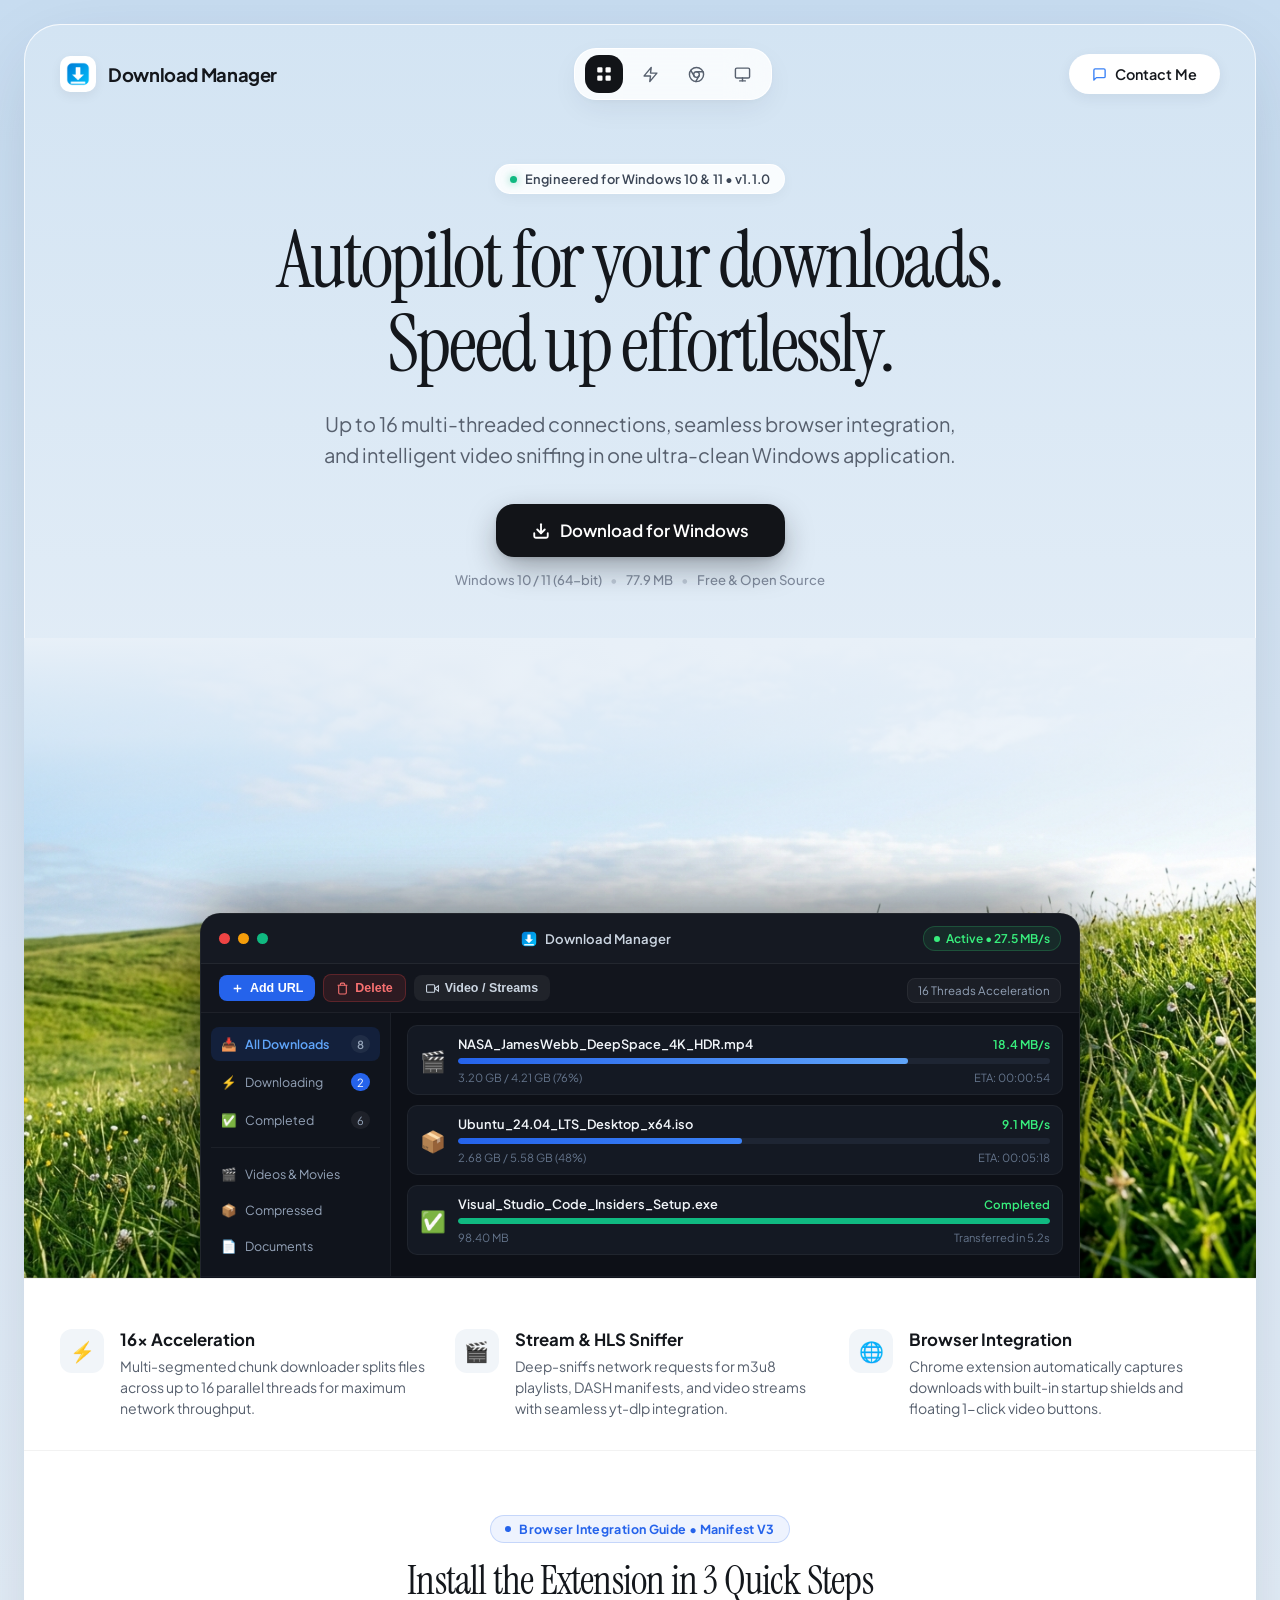
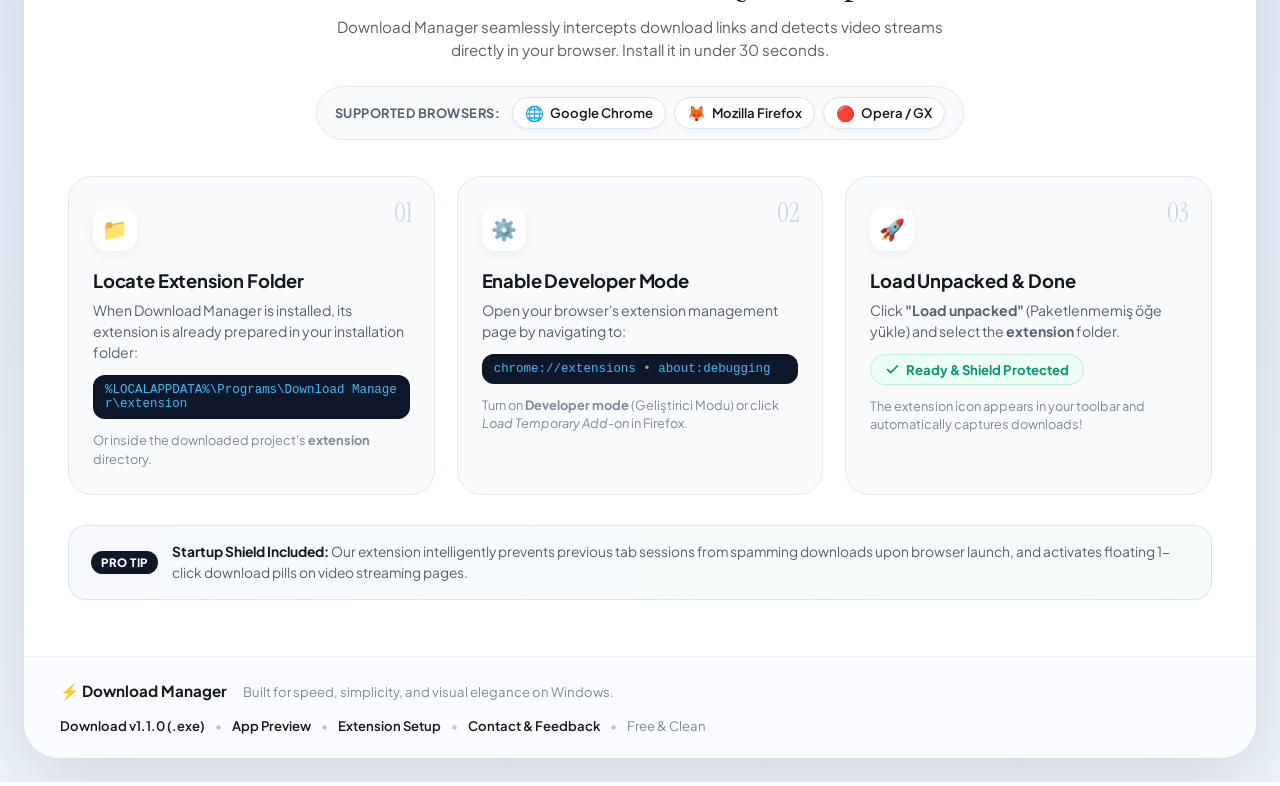
==== website/index.html @ fd373a9e "v1.1.0" ====
<!DOCTYPE html>
<html lang="en">
<head>
  <meta charset="UTF-8" />
  <meta name="viewport" content="width=device-width, initial-scale=1.0" />
  <title>Download Manager for Windows — Ultra-Fast Multi-Threaded Downloader</title>
  <meta name="description" content="Download Manager is a lightning-fast, modern multi-threaded desktop download accelerator and video stream sniffer for Windows 10 and 11." />
  <link rel="icon" type="image/png" href="assets/app_icon.png" />

  <!-- Premium Typography: Instrument Serif + Plus Jakarta Sans -->
  <link rel="preconnect" href="https://fonts.googleapis.com" />
  <link rel="preconnect" href="https://fonts.gstatic.com" crossorigin />
  <link href="https://fonts.googleapis.com/css2?family=Instrument+Serif:ital@0;1&family=Plus+Jakarta+Sans:wght@400;500;600;700&display=swap" rel="stylesheet" />

  <link rel="stylesheet" href="style.css" />
</head>
<body>
  <!-- Outer viewport frame matching the reference aesthetic -->
  <div class="page-canvas">
    
    <!-- Top Floating Header -->
    <header class="site-header">
      <!-- Left: Logo -->
      <a href="#" class="brand-logo" aria-label="Download Manager Home">
        <div class="logo-icon-wrap">
          <img src="assets/app_icon.png" alt="Download Manager Logo" class="brand-icon-img" />
        </div>
        <span class="brand-name">Download Manager</span>
      </a>

      <!-- Center: Dock Island Navigation Capsule -->
      <nav class="center-dock" aria-label="Main Navigation">
        <a href="#preview" class="dock-item dock-app-btn" title="App Overview" aria-label="App Overview">
          <svg width="18" height="18" viewBox="0 0 24 24" fill="currentColor">
            <rect x="3" y="3" width="7" height="7" rx="1.5" />
            <rect x="14" y="3" width="7" height="7" rx="1.5" />
            <rect x="3" y="14" width="7" height="7" rx="1.5" />
            <rect x="14" y="14" width="7" height="7" rx="1.5" />
          </svg>
        </a>
        <a href="#features" class="dock-item" title="Key Features" aria-label="Features">
          <svg width="17" height="17" viewBox="0 0 24 24" fill="none" stroke="currentColor" stroke-width="2" stroke-linecap="round" stroke-linejoin="round">
            <polygon points="13 2 3 14 12 14 11 22 21 10 12 10 13 2" />
          </svg>
        </a>
        <a href="#extension-guide" class="dock-item" title="Browser Integration Guide" aria-label="Browser Integration">
          <svg width="17" height="17" viewBox="0 0 24 24" fill="none" stroke="currentColor" stroke-width="2" stroke-linecap="round" stroke-linejoin="round">
            <circle cx="12" cy="12" r="10" />
            <circle cx="12" cy="12" r="4" />
            <line x1="21.17" y1="8" x2="12" y2="8" />
            <line x1="3.95" y1="6.06" x2="8.54" y2="14" />
            <line x1="10.88" y1="21.94" x2="15.46" y2="14" />
          </svg>
        </a>
        <a href="#features" class="dock-item" title="Multi-Thread Acceleration" aria-label="Speed Engine">
          <svg width="17" height="17" viewBox="0 0 24 24" fill="none" stroke="currentColor" stroke-width="2" stroke-linecap="round" stroke-linejoin="round">
            <rect x="2" y="3" width="20" height="14" rx="2" ry="2" />
            <line x1="8" y1="21" x2="16" y2="21" />
            <line x1="12" y1="17" x2="12" y2="21" />
          </svg>
        </a>
      </nav>

      <!-- Right: Contact / Feedback Action Button -->
      <div class="header-action">
        <button type="button" class="nav-contact-btn" id="navContactBtn" aria-haspopup="dialog" aria-controls="contactModal">
          <svg width="15" height="15" viewBox="0 0 24 24" fill="none" stroke="currentColor" stroke-width="2.2" stroke-linecap="round" stroke-linejoin="round">
            <path d="M21 15a2 2 0 0 1-2 2H7l-4 4V5a2 2 0 0 1 2-2h14a2 2 0 0 1 2 2z"></path>
          </svg>
          <span>Contact Me</span>
        </button>
      </div>
    </header>

    <!-- Main Hero Container -->
    <main class="hero-container">
      
      <!-- Upper Hero Text & Primary CTA -->
      <div class="hero-content">
        <!-- Pill Badge -->
        <div class="hero-badge">
          <span class="badge-dot"></span>
          <span class="badge-text">Engineered for Windows 10 & 11 • v1.1.0</span>
        </div>

        <!-- Editorial Display Title -->
        <h1 class="hero-title">
          Autopilot for your downloads.<br />
          Speed up effortlessly.
        </h1>

        <!-- Short Subtitle -->
        <p class="hero-subtitle">
          Up to 16 multi-threaded connections, seamless browser integration, and intelligent video sniffing in one ultra-clean Windows application.
        </p>

        <!-- Centered Main Download CTA Button -->
        <div class="cta-wrapper">
          <a href="assets/DownloadManagerSetup.exe" class="main-download-btn" id="mainDownloadBtn" download="DownloadManagerSetup.exe">
            <span class="btn-icon">
              <svg width="18" height="18" viewBox="0 0 24 24" fill="none" stroke="currentColor" stroke-width="2.5" stroke-linecap="round" stroke-linejoin="round">
                <path d="M21 15v4a2 2 0 0 1-2 2H5a2 2 0 0 1-2-2v-4" />
                <polyline points="7 10 12 15 17 10" />
                <line x1="12" y1="15" x2="12" y2="3" />
              </svg>
            </span>
            <span class="btn-label">Download for Windows</span>
          </a>
          
          <div class="download-meta">
            <span>Windows 10 / 11 (64-bit)</span>
            <span class="meta-sep">•</span>
            <span>77.9 MB</span>
            <span class="meta-sep">•</span>
            <span>Free & Open Source</span>
          </div>
        </div>
      </div>

      <!-- Lower Preview Stage: App Card nestled in Grassy Hill -->
      <div class="stage-section" id="preview">
        <!-- Scenic Grassy Landscape Background -->
        <div class="landscape-backdrop" style="background-image: url('assets/hero_grass_landscape.jpg');">
          <!-- Soft gradient feather overlay to blend top sky smoothly -->
          <div class="sky-blend-gradient"></div>

          <!-- App Mockup Window rising from the meadow -->
          <div class="app-window-wrapper">
            <div class="app-window-frame">
              
              <!-- Window Titlebar -->
              <div class="window-titlebar">
                <div class="window-controls">
                  <span class="ctrl-dot ctrl-close"></span>
                  <span class="ctrl-dot ctrl-min"></span>
                  <span class="ctrl-dot ctrl-max"></span>
                </div>
                <div class="window-title">
                  <img src="assets/app_icon.png" alt="" class="win-title-icon" />
                  <span>Download Manager</span>
                </div>
                <div class="window-badge-stat">
                  <span class="stat-pulse"></span>
                  <span>Active • 27.5 MB/s</span>
                </div>
              </div>

              <!-- Window Toolbar -->
              <div class="window-toolbar">
                <div class="tb-left">
                  <button class="tb-btn tb-add-btn">
                    <svg width="13" height="13" viewBox="0 0 24 24" fill="none" stroke="currentColor" stroke-width="2.5"><line x1="12" y1="5" x2="12" y2="19"/><line x1="5" y1="12" x2="19" y2="12"/></svg>
                    <span>Add URL</span>
                  </button>
                  <button class="tb-btn tb-del-btn">
                    <svg width="13" height="13" viewBox="0 0 24 24" fill="none" stroke="currentColor" stroke-width="2"><polyline points="3 6 5 6 21 6"/><path d="M19 6v14a2 2 0 0 1-2 2H7a2 2 0 0 1-2-2V6m3 0V4a2 2 0 0 1 2-2h4a2 2 0 0 1 2 2v2"/></svg>
                    <span>Delete</span>
                  </button>
                  <button class="tb-btn tb-media-btn">
                    <svg width="13" height="13" viewBox="0 0 24 24" fill="none" stroke="currentColor" stroke-width="2"><polygon points="23 7 16 12 23 17 23 7"/><rect x="1" y="5" width="15" height="14" rx="2" ry="2"/></svg>
                    <span>Video / Streams</span>
                  </button>
                </div>
                <div class="tb-right">
                  <span class="tb-pill-tag">16 Threads Acceleration</span>
                </div>
              </div>

              <!-- Window Body: Sidebar + Tasks -->
              <div class="window-body">
                <!-- Mini Sidebar -->
                <aside class="win-sidebar">
                  <div class="sidebar-item active">
                    <span class="sb-icon">📥</span>
                    <span class="sb-label">All Downloads</span>
                    <span class="sb-badge">8</span>
                  </div>
                  <div class="sidebar-item">
                    <span class="sb-icon">⚡</span>
                    <span class="sb-label">Downloading</span>
                    <span class="sb-badge highlight">2</span>
                  </div>
                  <div class="sidebar-item">
                    <span class="sb-icon">✅</span>
                    <span class="sb-label">Completed</span>
                    <span class="sb-badge">6</span>
                  </div>
                  <div class="sidebar-sep"></div>
                  <div class="sidebar-item">
                    <span class="sb-icon">🎬</span>
                    <span class="sb-label">Videos & Movies</span>
                  </div>
                  <div class="sidebar-item">
                    <span class="sb-icon">📦</span>
                    <span class="sb-label">Compressed</span>
                  </div>
                  <div class="sidebar-item">
                    <span class="sb-icon">📄</span>
                    <span class="sb-label">Documents</span>
                  </div>
                </aside>

                <!-- Tasks Table / Cards -->
                <section class="win-task-list">
                  
                  <!-- Task 1: Active 4K Video Stream -->
                  <div class="task-card active-task">
                    <div class="task-col-icon">🎬</div>
                    <div class="task-col-info">
                      <div class="task-name-row">
                        <span class="task-title">NASA_JamesWebb_DeepSpace_4K_HDR.mp4</span>
                        <span class="task-speed">18.4 MB/s</span>
                      </div>
                      <div class="progress-bar-wrap">
                        <div class="progress-bar-fill animated-shimmer" style="width: 76%;"></div>
                      </div>
                      <div class="task-meta-row">
                        <span class="task-size">3.20 GB / 4.21 GB (76%)</span>
                        <span class="task-eta">ETA: 00:00:54</span>
                      </div>
                    </div>
                  </div>

                  <!-- Task 2: Active Software Package -->
                  <div class="task-card active-task">
                    <div class="task-col-icon">📦</div>
                    <div class="task-col-info">
                      <div class="task-name-row">
                        <span class="task-title">Ubuntu_24.04_LTS_Desktop_x64.iso</span>
                        <span class="task-speed">9.1 MB/s</span>
                      </div>
                      <div class="progress-bar-wrap">
                        <div class="progress-bar-fill" style="width: 48%;"></div>
                      </div>
                      <div class="task-meta-row">
                        <span class="task-size">2.68 GB / 5.58 GB (48%)</span>
                        <span class="task-eta">ETA: 00:05:18</span>
                      </div>
                    </div>
                  </div>

                  <!-- Task 3: Completed Archive -->
                  <div class="task-card completed-task">
                    <div class="task-col-icon">✅</div>
                    <div class="task-col-info">
                      <div class="task-name-row">
                        <span class="task-title">Visual_Studio_Code_Insiders_Setup.exe</span>
                        <span class="task-status-tag">Completed</span>
                      </div>
                      <div class="progress-bar-wrap">
                        <div class="progress-bar-fill done" style="width: 100%;"></div>
                      </div>
                      <div class="task-meta-row">
                        <span class="task-size">98.40 MB</span>
                        <span class="task-eta">Transferred in 5.2s</span>
                      </div>
                    </div>
                  </div>

                </section>
              </div>

              <!-- Window Statusbar -->
              <div class="window-statusbar">
                <span class="status-indicator-dot"></span>
                <span>WebSocket Engine: Connected (Port 6800) • Extension Linked</span>
              </div>

            </div>
          </div>
        </div>
      </div>

    </main>

    <!-- Interactive Features Strip -->
    <section class="features-strip" id="features">
      <div class="feature-item">
        <div class="feat-icon">⚡</div>
        <div class="feat-content">
          <h3>16x Acceleration</h3>
          <p>Multi-segmented chunk downloader splits files across up to 16 parallel threads for maximum network throughput.</p>
        </div>
      </div>
      <div class="feature-item">
        <div class="feat-icon">🎬</div>
        <div class="feat-content">
          <h3>Stream & HLS Sniffer</h3>
          <p>Deep-sniffs network requests for m3u8 playlists, DASH manifests, and video streams with seamless yt-dlp integration.</p>
        </div>
      </div>
      <div class="feature-item">
        <div class="feat-icon">🌐</div>
        <div class="feat-content">
          <h3>Browser Integration</h3>
          <p>Chrome extension automatically captures downloads with built-in startup shields and floating 1-click video buttons.</p>
        </div>
      </div>
    </section>

    <!-- Browser Extension Tutorial Section -->
    <section class="extension-guide-section" id="extension-guide">
      <div class="guide-header">
        <div class="guide-badge">
          <span class="guide-badge-dot"></span>
          <span>Browser Integration Guide • Manifest V3</span>
        </div>
        <h2 class="guide-title">Install the Extension in 3 Quick Steps</h2>
        <p class="guide-subtitle">
          Download Manager seamlessly intercepts download links and detects video streams directly in your browser. Install it in under 30 seconds.
        </p>

        <!-- Supported Browsers Showcase -->
        <div class="supported-browsers-wrap">
          <span class="supported-label">Supported Browsers:</span>
          <div class="browser-tags">
            <span class="browser-tag"><span class="browser-tag-icon">🌐</span> Google Chrome</span>
            <span class="browser-tag"><span class="browser-tag-icon">🦊</span> Mozilla Firefox</span>
            <span class="browser-tag"><span class="browser-tag-icon">🔴</span> Opera / GX</span>
          </div>
        </div>
      </div>

      <!-- 3-Step Cards Grid -->
      <div class="guide-steps-grid">
        
        <!-- Step 1 -->
        <div class="step-card">
          <div class="step-num-badge">01</div>
          <div class="step-card-body">
            <div class="step-icon-wrap">📁</div>
            <h3>Locate Extension Folder</h3>
            <p>
              When Download Manager is installed, its extension is already prepared in your installation folder:
            </p>
            <div class="step-code-snippet">
              <code>%LOCALAPPDATA%\Programs\Download Manager\extension</code>
            </div>
            <span class="step-hint">Or inside the downloaded project's <strong>extension</strong> directory.</span>
          </div>
        </div>

        <!-- Step 2 -->
        <div class="step-card">
          <div class="step-num-badge">02</div>
          <div class="step-card-body">
            <div class="step-icon-wrap">⚙️</div>
            <h3>Enable Developer Mode</h3>
            <p>
              Open your browser's extension management page by navigating to:
            </p>
            <div class="step-code-snippet">
              <code>chrome://extensions</code> <span>•</span> <code>about:debugging</code>
            </div>
            <span class="step-hint">Turn on <strong>Developer mode</strong> (Geliştirici Modu) or click <em>Load Temporary Add-on</em> in Firefox.</span>
          </div>
        </div>

        <!-- Step 3 -->
        <div class="step-card">
          <div class="step-num-badge">03</div>
          <div class="step-card-body">
            <div class="step-icon-wrap">🚀</div>
            <h3>Load Unpacked & Done</h3>
            <p>
              Click <strong>"Load unpacked"</strong> (Paketlenmemiş öğe yükle) and select the <strong>extension</strong> folder.
            </p>
            <div class="step-pill-ready">
              <svg width="15" height="15" viewBox="0 0 24 24" fill="none" stroke="currentColor" stroke-width="2.5" stroke-linecap="round" stroke-linejoin="round">
                <polyline points="20 6 9 17 4 12"></polyline>
              </svg>
              <span>Ready & Shield Protected</span>
            </div>
            <span class="step-hint">The extension icon appears in your toolbar and automatically captures downloads!</span>
          </div>
        </div>

      </div>

      <!-- Pro-Tip Note Card -->
      <div class="guide-tip-banner">
        <div class="tip-badge">PRO TIP</div>
        <p>
          <strong>Startup Shield Included:</strong> Our extension intelligently prevents previous tab sessions from spamming downloads upon browser launch, and activates floating 1-click download pills on video streaming pages.
        </p>
      </div>

    </section>

    <!-- Clean Minimal Footer -->
    <footer class="site-footer">
      <div class="footer-inner">
        <div class="footer-left">
          <span class="footer-logo">⚡ Download Manager</span>
          <span class="footer-copy">Built for speed, simplicity, and visual elegance on Windows.</span>
        </div>
        <div class="footer-right">
          <a href="assets/DownloadManagerSetup.exe" download="DownloadManagerSetup.exe" class="footer-link">Download v1.1.0 (.exe)</a>
          <span class="footer-sep">•</span>
          <a href="#preview" class="footer-link">App Preview</a>
          <span class="footer-sep">•</span>
          <a href="#extension-guide" class="footer-link">Extension Setup</a>
          <span class="footer-sep">•</span>
          <button type="button" class="footer-link-btn" id="footerContactBtn">Contact & Feedback</button>
          <span class="footer-sep">•</span>
          <span class="footer-note">Free & Clean</span>
        </div>
      </div>
    </footer>

  </div>

  <!-- Contact / Feedback Modal Window -->
  <div class="modal-backdrop" id="contactModal" role="dialog" aria-modal="true" aria-labelledby="modalTitle" hidden>
    <div class="modal-overlay" id="modalOverlay"></div>
    <div class="modal-card">
      
      <!-- Close Button -->
      <button type="button" class="modal-close-btn" id="modalCloseBtn" aria-label="Close Contact Dialog">
        <svg width="18" height="18" viewBox="0 0 24 24" fill="none" stroke="currentColor" stroke-width="2.2" stroke-linecap="round" stroke-linejoin="round">
          <line x1="18" y1="6" x2="6" y2="18"></line>
          <line x1="6" y1="6" x2="18" y2="18"></line>
        </svg>
      </button>

      <!-- Modal Header -->
      <div class="modal-header">
        <div class="modal-tag">
          <span class="modal-tag-dot"></span>
          <span>Feedback & Inquiries</span>
        </div>
        <h2 id="modalTitle" class="modal-title">Get in Touch</h2>
        <p class="modal-desc">
          Have feedback, found an issue, or want to suggest a new feature? Send us a message and we'll review it right away.
        </p>
      </div>

      <!-- Feedback Form -->
      <form id="contactForm" class="contact-form" action="https://formsubmit.co/ajax/samet26burhan2@gmail.com" method="POST">
        <input type="hidden" name="_captcha" value="false" />
        <input type="hidden" name="_template" value="table" />
        <input type="hidden" name="_subject" value="New Feedback - Download Manager" />
        
        <div class="form-row">
          <div class="form-group">
            <label for="contactName">Your Name</label>
            <input type="text" id="contactName" name="name" placeholder="e.g. Samet" required />
          </div>
          <div class="form-group">
            <label for="contactEmail">Email Address</label>
            <input type="email" id="contactEmail" name="email" placeholder="name@example.com" required />
          </div>
        </div>

        <div class="form-group">
          <label>Topic / Category</label>
          <div class="category-pills">
            <label class="category-pill">
              <input type="radio" name="category" value="Feedback" checked />
              <span>💬 Feedback</span>
            </label>
            <label class="category-pill">
              <input type="radio" name="category" value="Feature Request" />
              <span>💡 Feature Request</span>
            </label>
            <label class="category-pill">
              <input type="radio" name="category" value="Bug Report" />
              <span>🐛 Bug Report</span>
            </label>
            <label class="category-pill">
              <input type="radio" name="category" value="General" />
              <span>✨ General</span>
            </label>
          </div>
        </div>

        <div class="form-group">
          <label for="contactMessage">Your Message</label>
          <textarea id="contactMessage" name="message" rows="4" placeholder="Share your experience, suggest ideas, or report what happened..." required></textarea>
        </div>

        <div class="modal-actions">
          <button type="button" class="btn-modal-cancel" id="modalCancelBtn">Cancel</button>
          <button type="submit" class="btn-modal-submit" id="submitFeedbackBtn">
            <span>Send Feedback</span>
            <svg width="15" height="15" viewBox="0 0 24 24" fill="none" stroke="currentColor" stroke-width="2.2" stroke-linecap="round" stroke-linejoin="round">
              <line x1="22" y1="2" x2="11" y2="13"></line>
              <polygon points="22 2 15 22 11 13 2 9 22 2"></polygon>
            </svg>
          </button>
        </div>
      </form>

      <!-- Success State (Shown after submit) -->
      <div id="contactSuccess" class="modal-success" hidden>
        <div class="success-icon-wrap">
          <svg width="34" height="34" viewBox="0 0 24 24" fill="none" stroke="currentColor" stroke-width="2.4" stroke-linecap="round" stroke-linejoin="round">
            <polyline points="20 6 9 17 4 12"></polyline>
          </svg>
        </div>
        <h3>Feedback Received!</h3>
        <p>Thank you for reaching out. Your feedback helps us make Download Manager faster, cleaner, and better.</p>
        <button type="button" class="btn-modal-submit btn-modal-done" id="modalDoneBtn">Done</button>
      </div>

    </div>
  </div>

  <!-- Toast Notification -->
  <div class="download-toast" id="downloadToast">
    <span class="toast-icon">🚀</span>
    <div class="toast-body">
      <strong>Download Starting...</strong>
      <span>DownloadManagerSetup.exe (77.9 MB) is downloading.</span>
    </div>
  </div>

  <script src="app.js"></script>
</body>
</html>
---- website/style.css ----
/* ==========================================================================
   Download Manager — Modern Editorial Aesthetic Stylesheet
   Designed to match the airy daylight & grassy hill landscape reference
   ========================================================================== */

/* --- 1. Design Tokens & Reset --- */
:root {
  --font-serif: 'Instrument Serif', Georgia, serif;
  --font-sans: 'Plus Jakarta Sans', -apple-system, BlinkMacSystemFont, 'Segoe UI', Roboto, sans-serif;
  
  --sky-top: #cfdff1;
  --sky-mid: #e3edf7;
  --sky-bottom: #f2f7fc;
  
  --text-main: #14171c;
  --text-muted: #57606e;
  --text-light: #7e899b;

  --btn-dark: #121418;
  --btn-dark-hover: #1e2229;
  
  --pill-bg: rgba(255, 255, 255, 0.82);
  --pill-border: rgba(255, 255, 255, 0.95);
  --pill-shadow: 0 10px 30px -5px rgba(28, 43, 65, 0.08), 0 2px 6px rgba(0, 0, 0, 0.03);

  --accent-blue: #2563eb;
  --accent-green: #10b981;
  --accent-glow: rgba(37, 99, 235, 0.25);
  
  --app-bg: #0f131a;
  --app-card: #181d26;
  --app-border: rgba(255, 255, 255, 0.08);
}

*, *::before, *::after {
  box-sizing: border-box;
  margin: 0;
  padding: 0;
}

html {
  scroll-behavior: smooth;
  font-size: 16px;
  -webkit-font-smoothing: antialiased;
  -moz-osx-font-smoothing: grayscale;
}

body {
  font-family: var(--font-sans);
  color: var(--text-main);
  background: linear-gradient(180deg, #c7dcf0 0%, #dbe8f5 40%, #edf3f9 100%);
  min-height: 100vh;
  display: flex;
  justify-content: center;
  align-items: center;
  padding: 24px;
}

/* --- 2. Main Canvas Enclosure (Frame matching reference) --- */
.page-canvas {
  width: 100%;
  max-width: 1400px;
  background: linear-gradient(180deg, #d3e4f3 0%, #e8f0f8 40%, #f4f8fb 70%, #ffffff 100%);
  border-radius: 36px;
  box-shadow: 0 25px 80px -15px rgba(20, 38, 66, 0.18), 0 0 0 1px rgba(255, 255, 255, 0.8) inset;
  position: relative;
  overflow: hidden;
  display: flex;
  flex-direction: column;
}

/* --- 3. Top Floating Navigation Header --- */
.site-header {
  display: flex;
  align-items: center;
  justify-content: space-between;
  padding: 24px 36px;
  position: relative;
  z-index: 20;
}

.brand-logo {
  display: flex;
  align-items: center;
  gap: 12px;
  text-decoration: none;
  color: var(--text-main);
  font-weight: 700;
  font-size: 1.15rem;
  letter-spacing: -0.02em;
  transition: opacity 0.2s ease;
}

.brand-logo:hover {
  opacity: 0.85;
}

.logo-icon-wrap {
  width: 36px;
  height: 36px;
  border-radius: 10px;
  background: #ffffff;
  box-shadow: 0 4px 12px rgba(0, 0, 0, 0.06);
  display: flex;
  align-items: center;
  justify-content: center;
  padding: 6px;
}

.brand-icon-img {
  width: 100%;
  height: 100%;
  object-fit: contain;
}

/* Center Dock Island Capsule */
.center-dock {
  display: flex;
  align-items: center;
  gap: 8px;
  background: var(--pill-bg);
  backdrop-filter: blur(20px);
  -webkit-backdrop-filter: blur(20px);
  border: 1px solid var(--pill-border);
  box-shadow: var(--pill-shadow);
  padding: 6px 10px;
  border-radius: 22px;
}

.dock-item {
  width: 38px;
  height: 38px;
  display: flex;
  align-items: center;
  justify-content: center;
  border-radius: 14px;
  color: var(--text-muted);
  text-decoration: none;
  transition: all 0.2s ease;
}

.dock-item:hover {
  color: var(--text-main);
  background: rgba(0, 0, 0, 0.05);
  transform: translateY(-1px);
}

.dock-app-btn {
  background: var(--btn-dark);
  color: #ffffff !important;
}

.dock-app-btn:hover {
  background: var(--btn-dark-hover);
  color: #ffffff !important;
}

/* Right Navigation Button */
.nav-contact-btn,
.nav-download-btn {
  display: inline-flex;
  align-items: center;
  gap: 8px;
  background: #ffffff;
  color: var(--text-main);
  font-family: inherit;
  font-size: 0.9rem;
  font-weight: 600;
  padding: 10px 22px;
  border-radius: 999px;
  text-decoration: none;
  border: 1px solid rgba(255, 255, 255, 0.95);
  box-shadow: 0 4px 14px rgba(28, 43, 65, 0.07);
  cursor: pointer;
  transition: all 0.22s cubic-bezier(0.16, 1, 0.3, 1);
}

.nav-contact-btn:hover,
.nav-download-btn:hover {
  transform: translateY(-2px);
  box-shadow: 0 8px 22px rgba(28, 43, 65, 0.12);
  background: #ffffff;
  border-color: rgba(200, 220, 240, 0.9);
}

.nav-contact-btn:active,
.nav-download-btn:active {
  transform: translateY(0);
}

.nav-contact-btn svg {
  color: #3b82f6;
  transition: transform 0.2s ease;
}

.nav-contact-btn:hover svg {
  transform: scale(1.1);
}

/* --- 4. Hero Section --- */
.hero-container {
  display: flex;
  flex-direction: column;
  align-items: center;
  text-align: center;
  position: relative;
  width: 100%;
}

.hero-content {
  max-width: 900px;
  padding: 40px 24px 20px 24px;
  display: flex;
  flex-direction: column;
  align-items: center;
  z-index: 10;
}

.hero-badge {
  display: inline-flex;
  align-items: center;
  gap: 8px;
  background: rgba(255, 255, 255, 0.85);
  border: 1px solid rgba(255, 255, 255, 0.95);
  padding: 6px 14px;
  border-radius: 30px;
  font-size: 0.8rem;
  font-weight: 600;
  color: #3b4555;
  box-shadow: 0 4px 14px rgba(0, 0, 0, 0.04);
  margin-bottom: 24px;
  letter-spacing: 0.01em;
}

.badge-dot {
  width: 7px;
  height: 7px;
  background: var(--accent-green);
  border-radius: 50%;
  box-shadow: 0 0 8px rgba(16, 185, 129, 0.6);
  animation: pulseDot 2s infinite ease-in-out;
}

@keyframes pulseDot {
  0%, 100% { transform: scale(1); opacity: 1; }
  50% { transform: scale(1.3); opacity: 0.7; }
}

.hero-title {
  font-family: var(--font-serif);
  font-size: clamp(3rem, 6.2vw, 5.2rem);
  font-weight: 400;
  line-height: 1.06;
  letter-spacing: -0.03em;
  color: var(--text-main);
  margin-bottom: 22px;
}

.hero-subtitle {
  font-size: clamp(1.05rem, 1.8vw, 1.25rem);
  color: var(--text-muted);
  max-width: 660px;
  line-height: 1.55;
  margin-bottom: 34px;
  font-weight: 400;
}

/* Center Download CTA */
.cta-wrapper {
  display: flex;
  flex-direction: column;
  align-items: center;
  gap: 14px;
  margin-bottom: 20px;
}

.main-download-btn {
  display: inline-flex;
  align-items: center;
  justify-content: center;
  gap: 10px;
  background: var(--btn-dark);
  color: #ffffff;
  text-decoration: none;
  font-size: 1.05rem;
  font-weight: 600;
  padding: 16px 36px;
  border-radius: 18px;
  box-shadow: 0 12px 32px -4px rgba(18, 20, 24, 0.4), 0 2px 4px rgba(0, 0, 0, 0.1);
  transition: all 0.25s cubic-bezier(0.16, 1, 0.3, 1);
  position: relative;
  overflow: hidden;
}

.main-download-btn::after {
  content: '';
  position: absolute;
  top: 0;
  left: -100%;
  width: 100%;
  height: 100%;
  background: linear-gradient(90deg, transparent, rgba(255, 255, 255, 0.15), transparent);
  transition: left 0.6s ease;
}

.main-download-btn:hover {
  background: var(--btn-dark-hover);
  transform: translateY(-3px) scale(1.02);
  box-shadow: 0 18px 40px -4px rgba(18, 20, 24, 0.5);
}

.main-download-btn:hover::after {
  left: 100%;
}

.main-download-btn:active {
  transform: translateY(-1px) scale(0.99);
}

.btn-icon {
  display: flex;
  align-items: center;
  justify-content: center;
  transition: transform 0.2s ease;
}

.main-download-btn:hover .btn-icon {
  transform: translateY(2px);
}

.download-meta {
  display: flex;
  align-items: center;
  gap: 8px;
  font-size: 0.82rem;
  color: var(--text-light);
  font-weight: 500;
}

.meta-sep {
  opacity: 0.4;
}

/* --- 5. Scenic Grassy Hill Stage & App Window --- */
.stage-section {
  width: 100%;
  position: relative;
  margin-top: 10px;
}

.landscape-backdrop {
  width: 100%;
  min-height: 640px;
  background-size: cover;
  background-position: center bottom;
  background-repeat: no-repeat;
  position: relative;
  display: flex;
  justify-content: center;
  align-items: flex-end;
  padding: 0 24px 0 24px;
}

/* Sky blending gradient so the backdrop melts into the upper hero */
.sky-blend-gradient {
  position: absolute;
  top: 0;
  left: 0;
  right: 0;
  height: 220px;
  background: linear-gradient(180deg, rgba(232, 240, 248, 1) 0%, rgba(232, 240, 248, 0.75) 45%, rgba(232, 240, 248, 0) 100%);
  pointer-events: none;
  z-index: 1;
}

/* App Window Container emerging from the grassy hill */
.app-window-wrapper {
  position: relative;
  z-index: 5;
  width: 100%;
  max-width: 880px;
  transform: translateY(30px);
  transition: transform 0.4s cubic-bezier(0.16, 1, 0.3, 1);
  animation: gentleFloat 7s ease-in-out infinite;
}

@keyframes gentleFloat {
  0%, 100% { transform: translateY(30px); }
  50% { transform: translateY(18px); }
}

.app-window-frame {
  background: var(--app-bg);
  border-radius: 20px 20px 0 0;
  border: 1px solid var(--app-border);
  border-bottom: none;
  box-shadow: 0 -20px 60px -10px rgba(0, 0, 0, 0.35), 0 35px 90px rgba(0, 0, 0, 0.45);
  overflow: hidden;
  color: #e2e8f0;
}


/* Window Titlebar */
.window-titlebar {
  background: #151922;
  padding: 12px 18px;
  display: flex;
  align-items: center;
  justify-content: space-between;
  border-bottom: 1px solid rgba(255, 255, 255, 0.06);
}

.window-controls {
  display: flex;
  align-items: center;
  gap: 8px;
}

.ctrl-dot {
  width: 11px;
  height: 11px;
  border-radius: 50%;
}

.ctrl-close { background: #ef4444; }
.ctrl-min { background: #f59e0b; }
.ctrl-max { background: #10b981; }

.window-title {
  display: flex;
  align-items: center;
  gap: 8px;
  font-size: 0.82rem;
  font-weight: 600;
  color: #cbd5e1;
}

.win-title-icon {
  width: 16px;
  height: 16px;
}

.window-badge-stat {
  display: flex;
  align-items: center;
  gap: 6px;
  font-size: 0.75rem;
  color: #38ef7d;
  font-weight: 600;
  background: rgba(56, 239, 125, 0.08);
  padding: 4px 10px;
  border-radius: 12px;
  border: 1px solid rgba(56, 239, 125, 0.2);
}

.stat-pulse {
  width: 6px;
  height: 6px;
  background: #38ef7d;
  border-radius: 50%;
  animation: pulseDot 1.5s infinite;
}

/* Window Toolbar */
.window-toolbar {
  background: #12151d;
  padding: 10px 18px;
  display: flex;
  align-items: center;
  justify-content: space-between;
  border-bottom: 1px solid rgba(255, 255, 255, 0.05);
}

.tb-left {
  display: flex;
  align-items: center;
  gap: 8px;
}

.tb-btn {
  display: inline-flex;
  align-items: center;
  gap: 6px;
  padding: 6px 12px;
  border-radius: 8px;
  font-size: 0.78rem;
  font-weight: 600;
  cursor: pointer;
  border: none;
  transition: all 0.15s ease;
}

.tb-add-btn {
  background: var(--accent-blue);
  color: #ffffff;
}

.tb-add-btn:hover {
  background: #1d4ed8;
}

.tb-del-btn {
  background: rgba(239, 68, 68, 0.12);
  color: #f87171;
  border: 1px solid rgba(239, 68, 68, 0.25);
}

.tb-media-btn {
  background: rgba(255, 255, 255, 0.06);
  color: #cbd5e1;
}

.tb-pill-tag {
  font-size: 0.72rem;
  color: #94a3b8;
  background: rgba(255, 255, 255, 0.04);
  padding: 4px 10px;
  border-radius: 8px;
  border: 1px solid rgba(255, 255, 255, 0.06);
}

/* Window Body */
.window-body {
  display: flex;
  min-height: 240px;
  background: #0d1017;
}

.win-sidebar {
  width: 190px;
  background: #10141c;
  padding: 14px 10px;
  border-right: 1px solid rgba(255, 255, 255, 0.05);
  display: flex;
  flex-direction: column;
  gap: 4px;
}

.sidebar-item {
  display: flex;
  align-items: center;
  gap: 8px;
  padding: 8px 10px;
  border-radius: 8px;
  font-size: 0.78rem;
  color: #94a3b8;
  cursor: pointer;
  transition: all 0.15s ease;
}

.sidebar-item:hover {
  background: rgba(255, 255, 255, 0.04);
  color: #e2e8f0;
}

.sidebar-item.active {
  background: rgba(37, 99, 235, 0.15);
  color: #60a5fa;
  font-weight: 600;
}

.sb-badge {
  margin-left: auto;
  font-size: 0.7rem;
  padding: 2px 6px;
  border-radius: 10px;
  background: rgba(255, 255, 255, 0.06);
  color: #94a3b8;
}

.sb-badge.highlight {
  background: var(--accent-blue);
  color: #ffffff;
}

.sidebar-sep {
  height: 1px;
  background: rgba(255, 255, 255, 0.05);
  margin: 6px 0;
}

/* Tasks List */
.win-task-list {
  flex: 1;
  padding: 12px 16px;
  display: flex;
  flex-direction: column;
  gap: 10px;
}

.task-card {
  background: #141923;
  border: 1px solid rgba(255, 255, 255, 0.05);
  border-radius: 10px;
  padding: 10px 12px;
  display: flex;
  align-items: center;
  gap: 12px;
}

.task-col-icon {
  font-size: 1.3rem;
}

.task-col-info {
  flex: 1;
  display: flex;
  flex-direction: column;
  gap: 6px;
}

.task-name-row {
  display: flex;
  align-items: center;
  justify-content: space-between;
}

.task-title {
  font-size: 0.8rem;
  font-weight: 600;
  color: #f1f5f9;
  white-space: nowrap;
  overflow: hidden;
  text-overflow: ellipsis;
  max-width: 320px;
}

.task-speed {
  font-size: 0.75rem;
  font-weight: 600;
  color: #38ef7d;
}

.task-status-tag {
  font-size: 0.72rem;
  font-weight: 600;
  color: #38ef7d;
}

.progress-bar-wrap {
  width: 100%;
  height: 6px;
  background: #1e2533;
  border-radius: 4px;
  overflow: hidden;
  position: relative;
}

.progress-bar-fill {
  height: 100%;
  background: linear-gradient(90deg, #2563eb, #3b82f6);
  border-radius: 4px;
  transition: width 0.3s ease;
}

.progress-bar-fill.done {
  background: #10b981;
}

.animated-shimmer {
  background: linear-gradient(90deg, #2563eb 0%, #60a5fa 50%, #2563eb 100%);
  background-size: 200% 100%;
  animation: shimmerProgress 2s linear infinite;
}

@keyframes shimmerProgress {
  0% { background-position: 100% 0; }
  100% { background-position: -100% 0; }
}

.task-meta-row {
  display: flex;
  align-items: center;
  justify-content: space-between;
  font-size: 0.7rem;
  color: #64748b;
}

/* Statusbar */
.window-statusbar {
  background: #10141d;
  padding: 8px 16px;
  display: flex;
  align-items: center;
  gap: 8px;
  font-size: 0.72rem;
  color: #94a3b8;
  border-top: 1px solid rgba(255, 255, 255, 0.04);
}

.status-indicator-dot {
  width: 6px;
  height: 6px;
  border-radius: 50%;
  background: #38ef7d;
}

/* --- 6. Features Strip --- */
.features-strip {
  display: grid;
  grid-template-columns: repeat(3, 1fr);
  gap: 24px;
  padding: 50px 36px 30px 36px;
  background: #ffffff;
  border-top: 1px solid rgba(0, 0, 0, 0.05);
  position: relative;
  z-index: 10;
}

.feature-item {
  display: flex;
  gap: 16px;
  align-items: flex-start;
}

.feat-icon {
  width: 44px;
  height: 44px;
  background: #f1f5f9;
  border-radius: 12px;
  display: flex;
  align-items: center;
  justify-content: center;
  font-size: 1.25rem;
  flex-shrink: 0;
}

.feat-content h3 {
  font-size: 1.05rem;
  font-weight: 700;
  color: var(--text-main);
  margin-bottom: 6px;
}

.feat-content p {
  font-size: 0.88rem;
  color: var(--text-muted);
  line-height: 1.5;
}

/* --- 6.5. Browser Extension Tutorial Section --- */
.extension-guide-section {
  background: #ffffff;
  border-top: 1px solid rgba(0, 0, 0, 0.05);
  padding: 64px 44px 56px 44px;
  position: relative;
  z-index: 15;
}

.guide-header {
  display: flex;
  flex-direction: column;
  align-items: center;
  text-align: center;
  max-width: 800px;
  margin: 0 auto 36px auto;
}

.guide-badge {
  display: inline-flex;
  align-items: center;
  gap: 8px;
  background: rgba(37, 99, 235, 0.08);
  border: 1px solid rgba(37, 99, 235, 0.2);
  color: #2563eb;
  padding: 5px 14px;
  border-radius: 999px;
  font-size: 0.78rem;
  font-weight: 700;
  letter-spacing: 0.03em;
  margin-bottom: 14px;
}

.guide-badge-dot {
  width: 6px;
  height: 6px;
  border-radius: 50%;
  background: #2563eb;
  animation: pulseDot 2s infinite ease-in-out;
}

.guide-title {
  font-family: 'Instrument Serif', Georgia, serif;
  font-size: 2.5rem;
  font-weight: 400;
  color: var(--text-main);
  letter-spacing: -0.02em;
  line-height: 1.15;
  margin-bottom: 12px;
}

.guide-subtitle {
  font-size: 0.95rem;
  color: var(--text-muted);
  line-height: 1.55;
  max-width: 640px;
  margin-bottom: 24px;
}

/* Supported Browsers Showcase */
.supported-browsers-wrap {
  display: flex;
  align-items: center;
  justify-content: center;
  gap: 12px;
  flex-wrap: wrap;
  background: #f8fafc;
  border: 1px solid #e2e8f0;
  padding: 10px 18px;
  border-radius: 999px;
}

.supported-label {
  font-size: 0.8rem;
  font-weight: 700;
  color: var(--text-muted);
  text-transform: uppercase;
  letter-spacing: 0.04em;
}

.browser-tags {
  display: flex;
  align-items: center;
  gap: 8px;
  flex-wrap: wrap;
}

.browser-tag {
  display: inline-flex;
  align-items: center;
  gap: 6px;
  background: #ffffff;
  border: 1px solid #dce4ee;
  padding: 5px 12px;
  border-radius: 999px;
  font-size: 0.82rem;
  font-weight: 600;
  color: var(--text-main);
  box-shadow: 0 2px 5px rgba(0, 0, 0, 0.03);
}

.browser-tag-icon {
  font-size: 0.95rem;
}

.browser-tag-sub {
  font-size: 0.78rem;
  font-weight: 600;
  color: #2563eb;
  background: rgba(37, 99, 235, 0.08);
  padding: 4px 10px;
  border-radius: 999px;
}

/* 3-Step Cards Grid */
.guide-steps-grid {
  display: grid;
  grid-template-columns: repeat(3, 1fr);
  gap: 22px;
  margin-bottom: 30px;
}

.step-card {
  background: #f8fafc;
  border: 1px solid #e2e8f0;
  border-radius: 24px;
  padding: 30px 24px 26px 24px;
  position: relative;
  display: flex;
  flex-direction: column;
  transition: all 0.24s cubic-bezier(0.16, 1, 0.3, 1);
}

.step-card:hover {
  transform: translateY(-4px);
  background: #ffffff;
  border-color: rgba(37, 99, 235, 0.3);
  box-shadow: 0 16px 36px rgba(15, 23, 42, 0.07);
}

.step-num-badge {
  position: absolute;
  top: 20px;
  right: 22px;
  font-family: 'Instrument Serif', Georgia, serif;
  font-size: 1.6rem;
  color: #cbd5e1;
  font-weight: 400;
}

.step-icon-wrap {
  width: 44px;
  height: 44px;
  border-radius: 14px;
  background: #ffffff;
  box-shadow: 0 4px 12px rgba(0, 0, 0, 0.05);
  display: flex;
  align-items: center;
  justify-content: center;
  font-size: 1.3rem;
  margin-bottom: 18px;
}

.step-card-body h3 {
  font-size: 1.15rem;
  font-weight: 700;
  color: var(--text-main);
  margin-bottom: 8px;
  letter-spacing: -0.01em;
}

.step-card-body p {
  font-size: 0.88rem;
  color: var(--text-muted);
  line-height: 1.5;
  margin-bottom: 12px;
}

.step-code-snippet {
  background: #0f172a;
  color: #38bdf8;
  border-radius: 12px;
  padding: 8px 12px;
  font-family: 'SFMono-Regular', Consolas, 'Liberation Mono', Menlo, monospace;
  font-size: 0.78rem;
  word-break: break-all;
  margin-bottom: 12px;
  box-shadow: inset 0 2px 4px rgba(0, 0, 0, 0.2);
}

.step-code-snippet span {
  color: #94a3b8;
}

.step-pill-ready {
  display: inline-flex;
  align-items: center;
  gap: 6px;
  background: #ecfdf5;
  color: #059669;
  font-size: 0.82rem;
  font-weight: 700;
  padding: 6px 14px;
  border-radius: 999px;
  margin-bottom: 12px;
  border: 1px solid rgba(16, 185, 129, 0.2);
}

.step-hint {
  display: block;
  font-size: 0.8rem;
  color: var(--text-light);
  line-height: 1.45;
}

/* Pro-Tip Banner */
.guide-tip-banner {
  display: flex;
  align-items: center;
  gap: 14px;
  background: linear-gradient(90deg, rgba(37, 99, 235, 0.04) 0%, rgba(16, 185, 129, 0.04) 100%);
  border: 1px solid rgba(37, 99, 235, 0.15);
  border-radius: 18px;
  padding: 16px 22px;
}

.tip-badge {
  background: #0f172a;
  color: #ffffff;
  font-size: 0.72rem;
  font-weight: 800;
  padding: 4px 10px;
  border-radius: 999px;
  letter-spacing: 0.05em;
  flex-shrink: 0;
}

.guide-tip-banner p {
  font-size: 0.86rem;
  color: var(--text-muted);
  line-height: 1.5;
}

.guide-tip-banner strong {
  color: var(--text-main);
}

/* Responsive for Extension Guide */
@media (max-width: 900px) {
  .guide-steps-grid {
    grid-template-columns: 1fr;
    gap: 16px;
  }

  .extension-guide-section {
    padding: 44px 24px 36px 24px;
  }

  .supported-browsers-wrap {
    border-radius: 20px;
    flex-direction: column;
    align-items: center;
  }

  .guide-tip-banner {
    flex-direction: column;
    align-items: flex-start;
    gap: 10px;
  }
}

/* --- 7. Minimal Footer --- */
.site-footer {
  background: #fafcff;
  border-top: 1px solid rgba(0, 0, 0, 0.04);
  padding: 24px 36px;
  position: relative;
  z-index: 10;
}

.footer-inner {
  display: flex;
  align-items: center;
  justify-content: space-between;
  flex-wrap: wrap;
  gap: 16px;
}

.footer-left {
  display: flex;
  align-items: center;
  gap: 16px;
  flex-wrap: wrap;
}

.footer-logo {
  font-weight: 700;
  font-size: 0.95rem;
  color: var(--text-main);
}

.footer-copy {
  font-size: 0.82rem;
  color: var(--text-light);
}

.footer-right {
  display: flex;
  align-items: center;
  gap: 10px;
  font-size: 0.82rem;
}

.footer-link,
.footer-link-btn {
  background: transparent;
  border: none;
  padding: 0;
  cursor: pointer;
  font-family: inherit;
  font-size: 0.82rem;
  color: var(--text-main);
  text-decoration: none;
  font-weight: 600;
  transition: color 0.15s ease;
}

.footer-link:hover,
.footer-link-btn:hover {
  color: var(--accent-blue);
}

.footer-sep {
  color: var(--text-light);
  opacity: 0.5;
}

.footer-note {
  color: var(--text-light);
}

/* --- 8. Toast Notification --- */
.download-toast {
  position: fixed;
  bottom: 32px;
  right: 32px;
  background: #11141a;
  color: #ffffff;
  padding: 14px 20px;
  border-radius: 14px;
  box-shadow: 0 16px 36px rgba(0, 0, 0, 0.35);
  display: flex;
  align-items: center;
  gap: 14px;
  z-index: 9999;
  transform: translateY(120px);
  opacity: 0;
  pointer-events: none;
  transition: all 0.35s cubic-bezier(0.16, 1, 0.3, 1);
  border: 1px solid rgba(255, 255, 255, 0.1);
}

.download-toast.show {
  transform: translateY(0);
  opacity: 1;
  pointer-events: auto;
}

.toast-icon {
  font-size: 1.4rem;
}

.toast-body {
  display: flex;
  flex-direction: column;
  gap: 2px;
}

.toast-body strong {
  font-size: 0.88rem;
  color: #38ef7d;
}

.toast-body span {
  font-size: 0.78rem;
  color: #94a3b8;
}

/* --- 9. Responsive Breakpoints --- */
@media (max-width: 960px) {
  body {
    padding: 12px;
  }
  
  .page-canvas {
    border-radius: 24px;
  }

  .site-header {
    padding: 18px 20px;
  }

  .features-strip {
    grid-template-columns: 1fr;
    padding: 36px 20px;
    gap: 20px;
  }

  .win-sidebar {
    display: none;
  }
}

@media (max-width: 680px) {
  .site-header {
    flex-wrap: wrap;
    gap: 14px;
    justify-content: center;
  }

  .brand-logo {
    order: 1;
  }

  .header-action {
    order: 2;
  }

  .center-dock {
    order: 3;
    width: 100%;
    justify-content: center;
  }

  .hero-content {
    padding: 24px 16px 16px 16px;
  }

  .main-download-btn {
    width: 100%;
    max-width: 320px;
  }

  .task-title {
    max-width: 160px;
  }

  .footer-inner {
    flex-direction: column;
    text-align: center;
  }
}

/* --- 9. Contact / Feedback Modal Window --- */
.modal-backdrop {
  position: fixed;
  top: 0;
  left: 0;
  width: 100vw;
  height: 100vh;
  z-index: 1000;
  display: flex;
  align-items: center;
  justify-content: center;
  padding: 24px;
  opacity: 0;
  visibility: hidden;
  pointer-events: none;
  transition: opacity 0.28s cubic-bezier(0.16, 1, 0.3, 1), visibility 0.28s;
}

.modal-backdrop.is-open {
  opacity: 1;
  visibility: visible;
  pointer-events: auto;
}

.modal-overlay {
  position: absolute;
  inset: 0;
  background: rgba(15, 23, 42, 0.5);
  backdrop-filter: blur(12px);
  -webkit-backdrop-filter: blur(12px);
}

.modal-card {
  position: relative;
  z-index: 1001;
  width: 100%;
  max-width: 540px;
  max-height: min(92vh, 680px);
  background: #ffffff;
  border-radius: 28px;
  padding: 32px 32px 28px 32px;
  box-shadow: 0 30px 90px -12px rgba(15, 30, 60, 0.3), 0 0 0 1px rgba(255, 255, 255, 0.9) inset;
  transform: scale(0.94) translateY(16px);
  transition: transform 0.28s cubic-bezier(0.16, 1, 0.3, 1);
  overflow-x: hidden !important;
  overflow-y: auto;
  scrollbar-width: thin;
  scrollbar-color: rgba(15, 23, 42, 0.18) transparent;
}

.modal-card::-webkit-scrollbar {
  width: 6px;
}

.modal-card::-webkit-scrollbar-track {
  background: transparent;
}

.modal-card::-webkit-scrollbar-thumb {
  background: rgba(15, 23, 42, 0.18);
  border-radius: 999px;
}

.modal-card::-webkit-scrollbar-thumb:hover {
  background: rgba(15, 23, 42, 0.3);
}

.contact-form[hidden],
.modal-success[hidden],
[hidden] {
  display: none !important;
}

.modal-backdrop.is-open .modal-card {
  transform: scale(1) translateY(0);
}

/* Modal Close Button */
.modal-close-btn {
  position: absolute;
  top: 22px;
  right: 22px;
  width: 36px;
  height: 36px;
  border-radius: 50%;
  background: #f1f5f9;
  border: none;
  color: var(--text-muted);
  cursor: pointer;
  display: flex;
  align-items: center;
  justify-content: center;
  transition: all 0.2s ease;
}

.modal-close-btn:hover {
  background: #e2e8f0;
  color: var(--text-main);
  transform: rotate(90deg);
}

/* Modal Header */
.modal-header {
  margin-bottom: 20px;
  padding-right: 36px;
}

.modal-tag {
  display: inline-flex;
  align-items: center;
  gap: 8px;
  background: rgba(59, 130, 246, 0.08);
  border: 1px solid rgba(59, 130, 246, 0.2);
  color: #2563eb;
  padding: 4px 12px;
  border-radius: 999px;
  font-size: 0.76rem;
  font-weight: 700;
  text-transform: uppercase;
  letter-spacing: 0.04em;
  margin-bottom: 10px;
}

.modal-tag-dot {
  width: 6px;
  height: 6px;
  border-radius: 50%;
  background: #3b82f6;
  animation: pulseDot 2s infinite ease-in-out;
}

.modal-title {
  font-family: 'Instrument Serif', Georgia, serif;
  font-size: 2.1rem;
  font-weight: 400;
  color: var(--text-main);
  letter-spacing: -0.02em;
  line-height: 1.15;
  margin-bottom: 6px;
}

.modal-desc {
  font-size: 0.86rem;
  color: var(--text-muted);
  line-height: 1.45;
}

/* Form Elements */
.contact-form {
  display: flex;
  flex-direction: column;
  gap: 15px;
  width: 100%;
}

.form-row {
  display: grid;
  grid-template-columns: minmax(0, 1fr) minmax(0, 1fr);
  gap: 12px;
  width: 100%;
}

.form-group {
  display: flex;
  flex-direction: column;
  gap: 6px;
  min-width: 0;
  width: 100%;
}

.form-group label {
  font-size: 0.82rem;
  font-weight: 600;
  color: var(--text-main);
}

.form-group input,
.form-group textarea {
  width: 100%;
  max-width: 100%;
  box-sizing: border-box;
  padding: 11px 13px;
  border-radius: 14px;
  border: 1px solid #dce4ee;
  background: #f8fafc;
  color: var(--text-main);
  font-family: inherit;
  font-size: 0.9rem;
  transition: all 0.2s ease;
  outline: none;
}

.form-group input:focus,
.form-group textarea:focus {
  background: #ffffff;
  border-color: #0f172a;
  box-shadow: 0 0 0 3px rgba(15, 23, 42, 0.08);
}

.form-group textarea {
  resize: vertical;
  min-height: 84px;
}

/* Category Pill Selector */
.category-pills {
  display: flex;
  gap: 8px;
  flex-wrap: wrap;
}

.category-pill {
  cursor: pointer;
  margin: 0;
}

.category-pill input {
  position: absolute;
  opacity: 0;
  pointer-events: none;
}

.category-pill span {
  display: inline-flex;
  align-items: center;
  padding: 6px 13px;
  border-radius: 999px;
  border: 1px solid #e2e8f0;
  background: #f8fafc;
  color: var(--text-muted);
  font-size: 0.8rem;
  font-weight: 600;
  transition: all 0.18s ease;
  user-select: none;
}

.category-pill:hover span {
  border-color: #cbd5e1;
  color: var(--text-main);
}

.category-pill input:checked + span {
  background: #0f172a;
  color: #ffffff;
  border-color: #0f172a;
  box-shadow: 0 3px 10px rgba(15, 23, 42, 0.18);
}

/* Modal Action Buttons */
.modal-actions {
  display: flex;
  align-items: center;
  justify-content: flex-end;
  gap: 12px;
  margin-top: 8px;
}

.btn-modal-cancel {
  background: transparent;
  border: none;
  color: var(--text-muted);
  font-family: inherit;
  font-size: 0.9rem;
  font-weight: 600;
  padding: 10px 18px;
  border-radius: 999px;
  cursor: pointer;
  transition: all 0.15s ease;
}

.btn-modal-cancel:hover {
  background: #f1f5f9;
  color: var(--text-main);
}

.btn-modal-submit {
  display: inline-flex;
  align-items: center;
  gap: 8px;
  background: #0f172a;
  color: #ffffff;
  border: none;
  font-family: inherit;
  font-size: 0.92rem;
  font-weight: 600;
  padding: 12px 26px;
  border-radius: 999px;
  cursor: pointer;
  box-shadow: 0 4px 16px rgba(15, 23, 42, 0.2);
  transition: all 0.22s cubic-bezier(0.16, 1, 0.3, 1);
}

.btn-modal-submit:hover {
  background: #1e293b;
  transform: translateY(-2px);
  box-shadow: 0 8px 22px rgba(15, 23, 42, 0.28);
}

.btn-modal-submit:active {
  transform: translateY(0);
}

/* Modal Success State */
.modal-success {
  display: none;
  flex-direction: column;
  align-items: center;
  text-align: center;
  padding: 32px 16px 20px 16px;
  animation: fadeInModal 0.3s ease;
}

.modal-card.show-success .modal-header,
.modal-card.show-success .contact-form {
  display: none !important;
}

.modal-card.show-success .modal-success {
  display: flex !important;
}

.success-icon-wrap {
  width: 72px;
  height: 72px;
  border-radius: 50%;
  background: #ecfdf5;
  color: #059669;
  display: flex;
  align-items: center;
  justify-content: center;
  margin-bottom: 20px;
  box-shadow: 0 0 0 8px rgba(16, 185, 129, 0.12);
}

.modal-success h3 {
  font-size: 1.4rem;
  font-weight: 700;
  color: var(--text-main);
  margin-bottom: 8px;
}

.modal-success p {
  font-size: 0.92rem;
  color: var(--text-muted);
  line-height: 1.55;
  max-width: 380px;
  margin-bottom: 24px;
}

.btn-modal-done {
  min-width: 140px;
  justify-content: center;
}

@keyframes fadeInModal {
  from {
    opacity: 0;
    transform: translateY(8px);
  }
  to {
    opacity: 1;
    transform: translateY(0);
  }
}

/* Mobile responsive for Modal */
@media (max-width: 600px) {
  .modal-card {
    padding: 28px 20px 24px 20px;
    border-radius: 22px;
  }

  .form-row {
    grid-template-columns: 1fr;
  }

  .modal-title {
    font-size: 1.8rem;
  }

  .modal-actions {
    flex-direction: column-reverse;
  }

  .btn-modal-cancel,
  .btn-modal-submit {
    width: 100%;
    justify-content: center;
  }
}
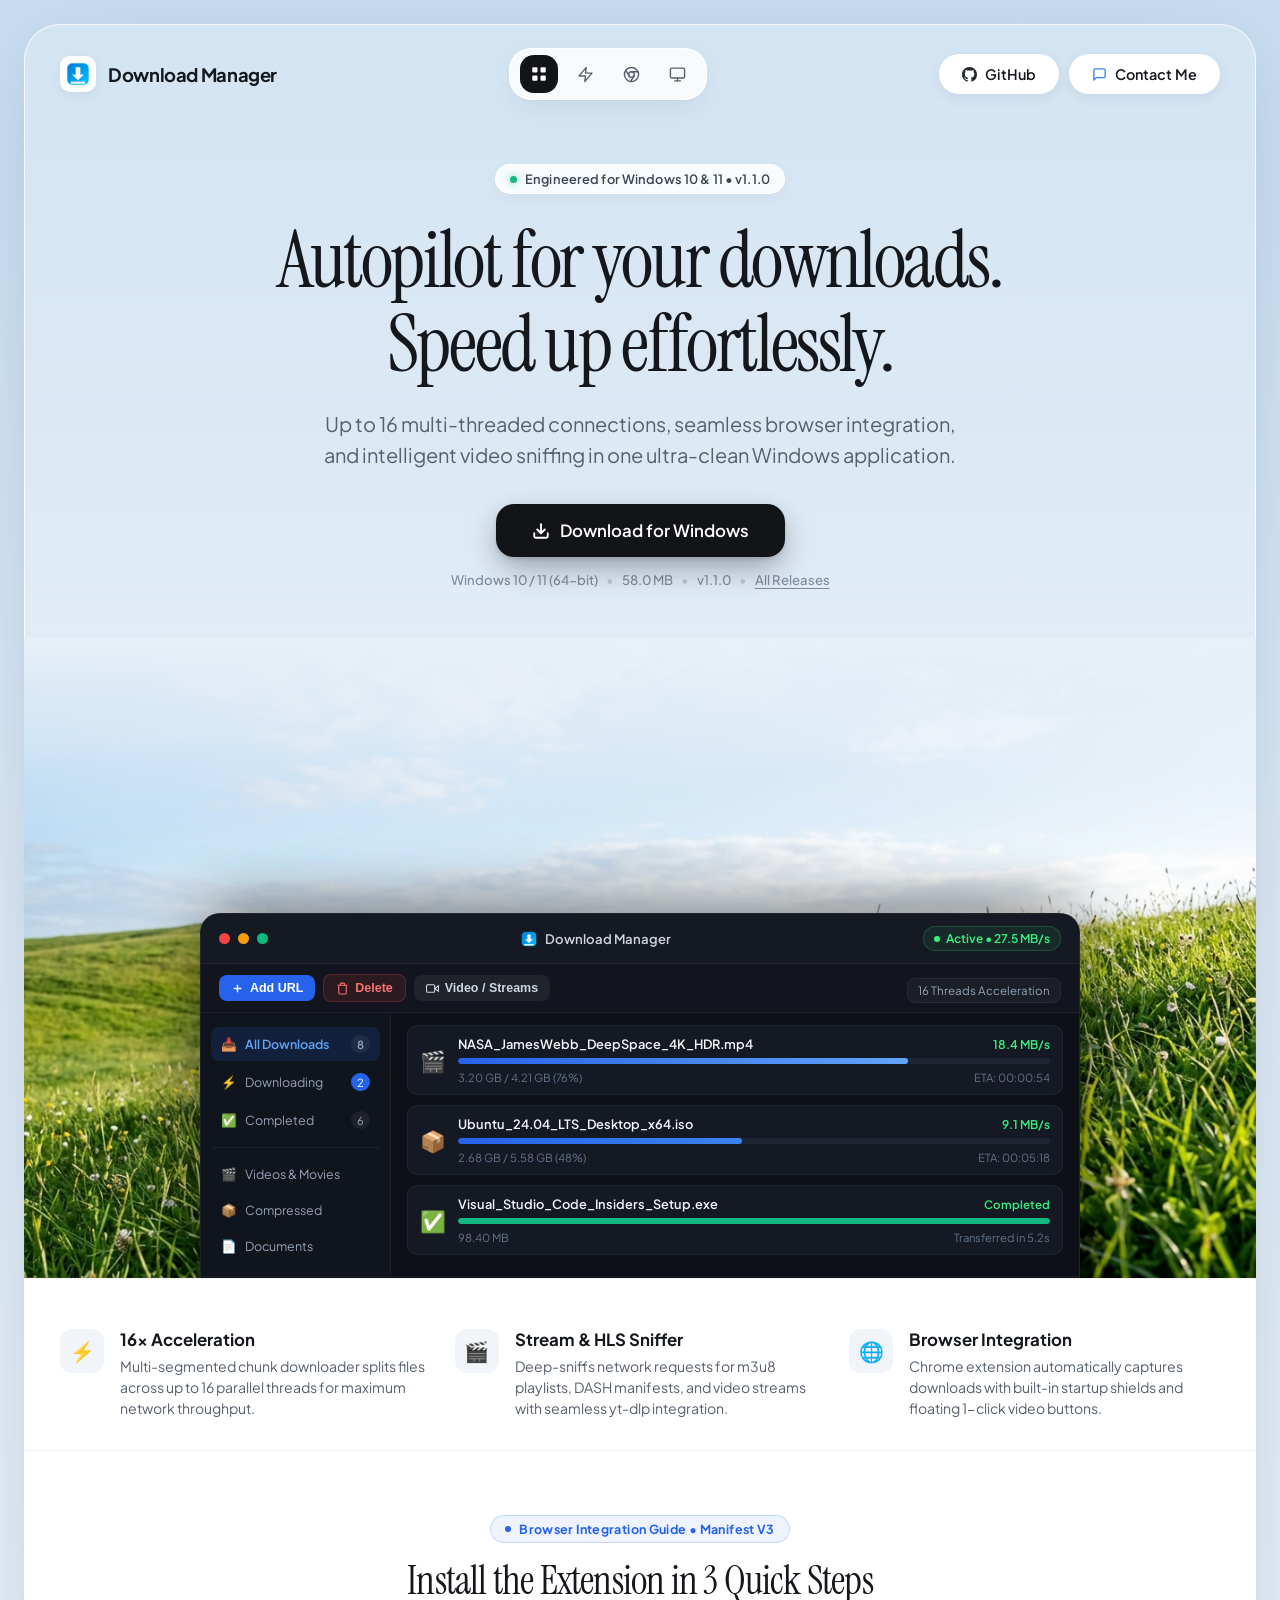
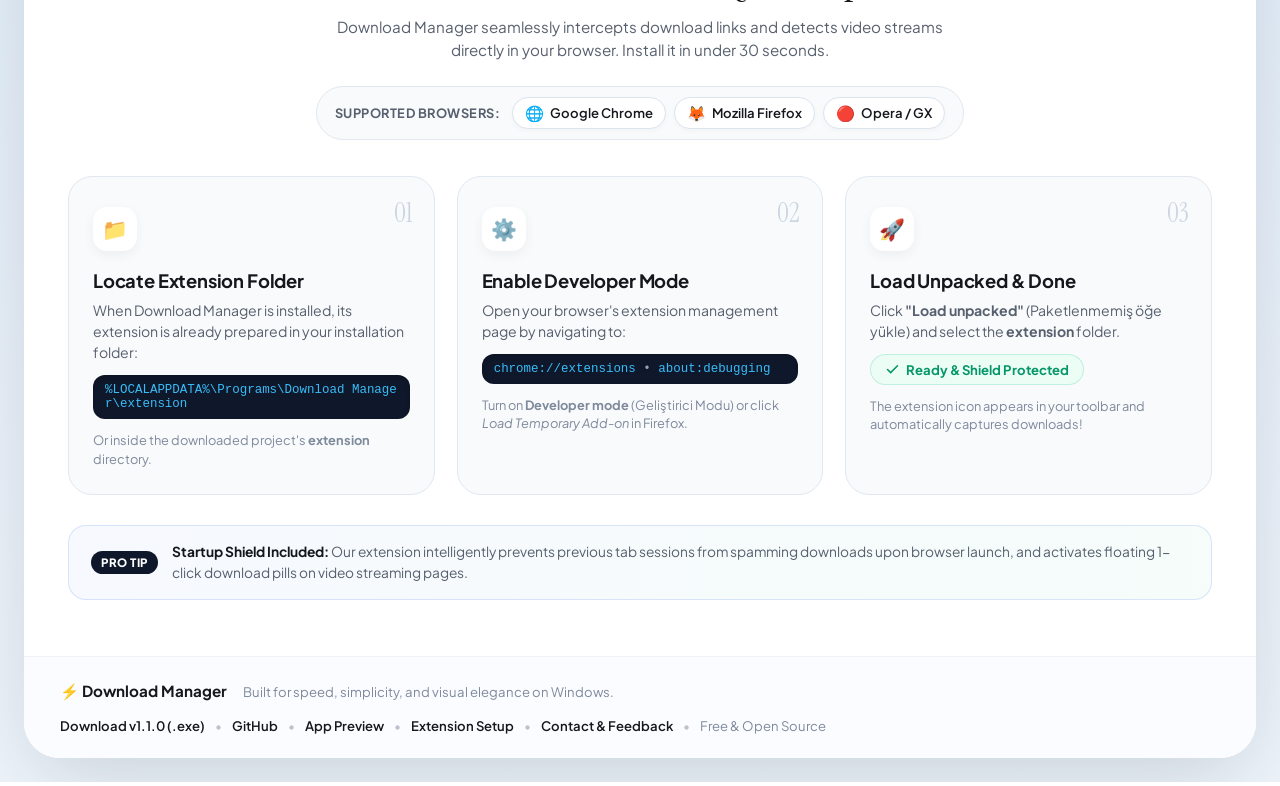
==== commit 848990d7: "feat(website): integrate dynamic GitHub Releases API and add GitHub Pages deployment workflow" ====
--- a/website/index.html
+++ b/website/index.html
@@ -61,8 +61,14 @@
         </a>
       </nav>
 
-      <!-- Right: Contact / Feedback Action Button -->
+      <!-- Right: Header Action Buttons -->
       <div class="header-action">
+        <a href="https://github.com/sametburhan/download-manager" target="_blank" rel="noopener noreferrer" class="nav-contact-btn nav-gh-btn" aria-label="View on GitHub">
+          <svg width="15" height="15" viewBox="0 0 24 24" fill="currentColor">
+            <path d="M12 0C5.37 0 0 5.37 0 12c0 5.31 3.435 9.795 8.205 11.385.6.105.825-.255.825-.57 0-.285-.015-1.23-.015-2.235-3.015.555-3.795-.735-4.035-1.41-.135-.345-.72-1.41-1.23-1.695-.42-.225-1.02-.78-.015-.795.945-.015 1.62.87 1.845 1.23 1.08 1.815 2.805 1.305 3.495.99.105-.78.42-1.305.765-1.605-2.67-.3-5.46-1.335-5.46-5.925 0-1.305.465-2.385 1.23-3.225-.12-.3-.54-1.53.12-3.18 0 0 1.005-.315 3.3 1.23.96-.27 1.98-.405 3-.405s2.04.135 3 .405c2.295-1.56 3.3-1.23 3.3-1.23.66 1.65.24 2.88.12 3.18.765.84 1.23 1.905 1.23 3.225 0 4.605-2.805 5.625-5.475 5.925.435.375.81 1.095.81 2.22 0 1.605-.015 2.895-.015 3.3 0 .315.225.69.825.57A12.02 12.02 0 0024 12c0-6.63-5.37-12-12-12z"/>
+          </svg>
+          <span>GitHub</span>
+        </a>
         <button type="button" class="nav-contact-btn" id="navContactBtn" aria-haspopup="dialog" aria-controls="contactModal">
           <svg width="15" height="15" viewBox="0 0 24 24" fill="none" stroke="currentColor" stroke-width="2.2" stroke-linecap="round" stroke-linejoin="round">
             <path d="M21 15a2 2 0 0 1-2 2H7l-4 4V5a2 2 0 0 1 2-2h14a2 2 0 0 1 2 2z"></path>
@@ -80,7 +86,7 @@
         <!-- Pill Badge -->
         <div class="hero-badge">
           <span class="badge-dot"></span>
-          <span class="badge-text">Engineered for Windows 10 & 11 • v1.1.0</span>
+          <span class="badge-text" id="heroVersionBadge">Engineered for Windows 10 & 11 • v1.1.0</span>
         </div>
 
         <!-- Editorial Display Title -->
@@ -96,7 +102,7 @@
 
         <!-- Centered Main Download CTA Button -->
         <div class="cta-wrapper">
-          <a href="assets/DownloadManagerSetup.exe" class="main-download-btn" id="mainDownloadBtn" download="DownloadManagerSetup.exe">
+          <a href="https://github.com/sametburhan/download-manager/releases/latest" class="main-download-btn" id="mainDownloadBtn" download>
             <span class="btn-icon">
               <svg width="18" height="18" viewBox="0 0 24 24" fill="none" stroke="currentColor" stroke-width="2.5" stroke-linecap="round" stroke-linejoin="round">
                 <path d="M21 15v4a2 2 0 0 1-2 2H5a2 2 0 0 1-2-2v-4" />
@@ -104,15 +110,17 @@
                 <line x1="12" y1="15" x2="12" y2="3" />
               </svg>
             </span>
-            <span class="btn-label">Download for Windows</span>
+            <span class="btn-label" id="mainDownloadBtnLabel">Download for Windows</span>
           </a>
           
           <div class="download-meta">
             <span>Windows 10 / 11 (64-bit)</span>
             <span class="meta-sep">•</span>
-            <span>77.9 MB</span>
+            <span id="downloadMetaSize">58.0 MB</span>
             <span class="meta-sep">•</span>
-            <span>Free & Open Source</span>
+            <span id="downloadMetaVersion">v1.1.0</span>
+            <span class="meta-sep">•</span>
+            <a href="https://github.com/sametburhan/download-manager/releases" target="_blank" rel="noopener noreferrer" style="color: inherit; text-decoration: underline; text-underline-offset: 3px;">All Releases</a>
           </div>
         </div>
       </div>
@@ -395,7 +403,9 @@
           <span class="footer-copy">Built for speed, simplicity, and visual elegance on Windows.</span>
         </div>
         <div class="footer-right">
-          <a href="assets/DownloadManagerSetup.exe" download="DownloadManagerSetup.exe" class="footer-link">Download v1.1.0 (.exe)</a>
+          <a href="https://github.com/sametburhan/download-manager/releases/latest" id="footerDownloadLink" class="footer-link">Download v1.1.0 (.exe)</a>
+          <span class="footer-sep">•</span>
+          <a href="https://github.com/sametburhan/download-manager" target="_blank" rel="noopener noreferrer" class="footer-link">GitHub</a>
           <span class="footer-sep">•</span>
           <a href="#preview" class="footer-link">App Preview</a>
           <span class="footer-sep">•</span>
@@ -403,7 +413,7 @@
           <span class="footer-sep">•</span>
           <button type="button" class="footer-link-btn" id="footerContactBtn">Contact & Feedback</button>
           <span class="footer-sep">•</span>
-          <span class="footer-note">Free & Clean</span>
+          <span class="footer-note">Free & Open Source</span>
         </div>
       </div>
     </footer>
@@ -511,7 +521,7 @@
     <span class="toast-icon">🚀</span>
     <div class="toast-body">
       <strong>Download Starting...</strong>
-      <span>DownloadManagerSetup.exe (77.9 MB) is downloading.</span>
+      <span id="toastDetails">DownloadManagerSetup.exe is downloading.</span>
     </div>
   </div>
 
--- a/website/style.css
+++ b/website/style.css
@@ -155,7 +155,17 @@
   color: #ffffff !important;
 }
 
-/* Right Navigation Button */
+/* Right Navigation Action Area */
+.header-action {
+  display: flex;
+  align-items: center;
+  gap: 10px;
+}
+
+.nav-gh-btn svg {
+  color: #24292f !important;
+}
+
 .nav-contact-btn,
 .nav-download-btn {
   display: inline-flex;
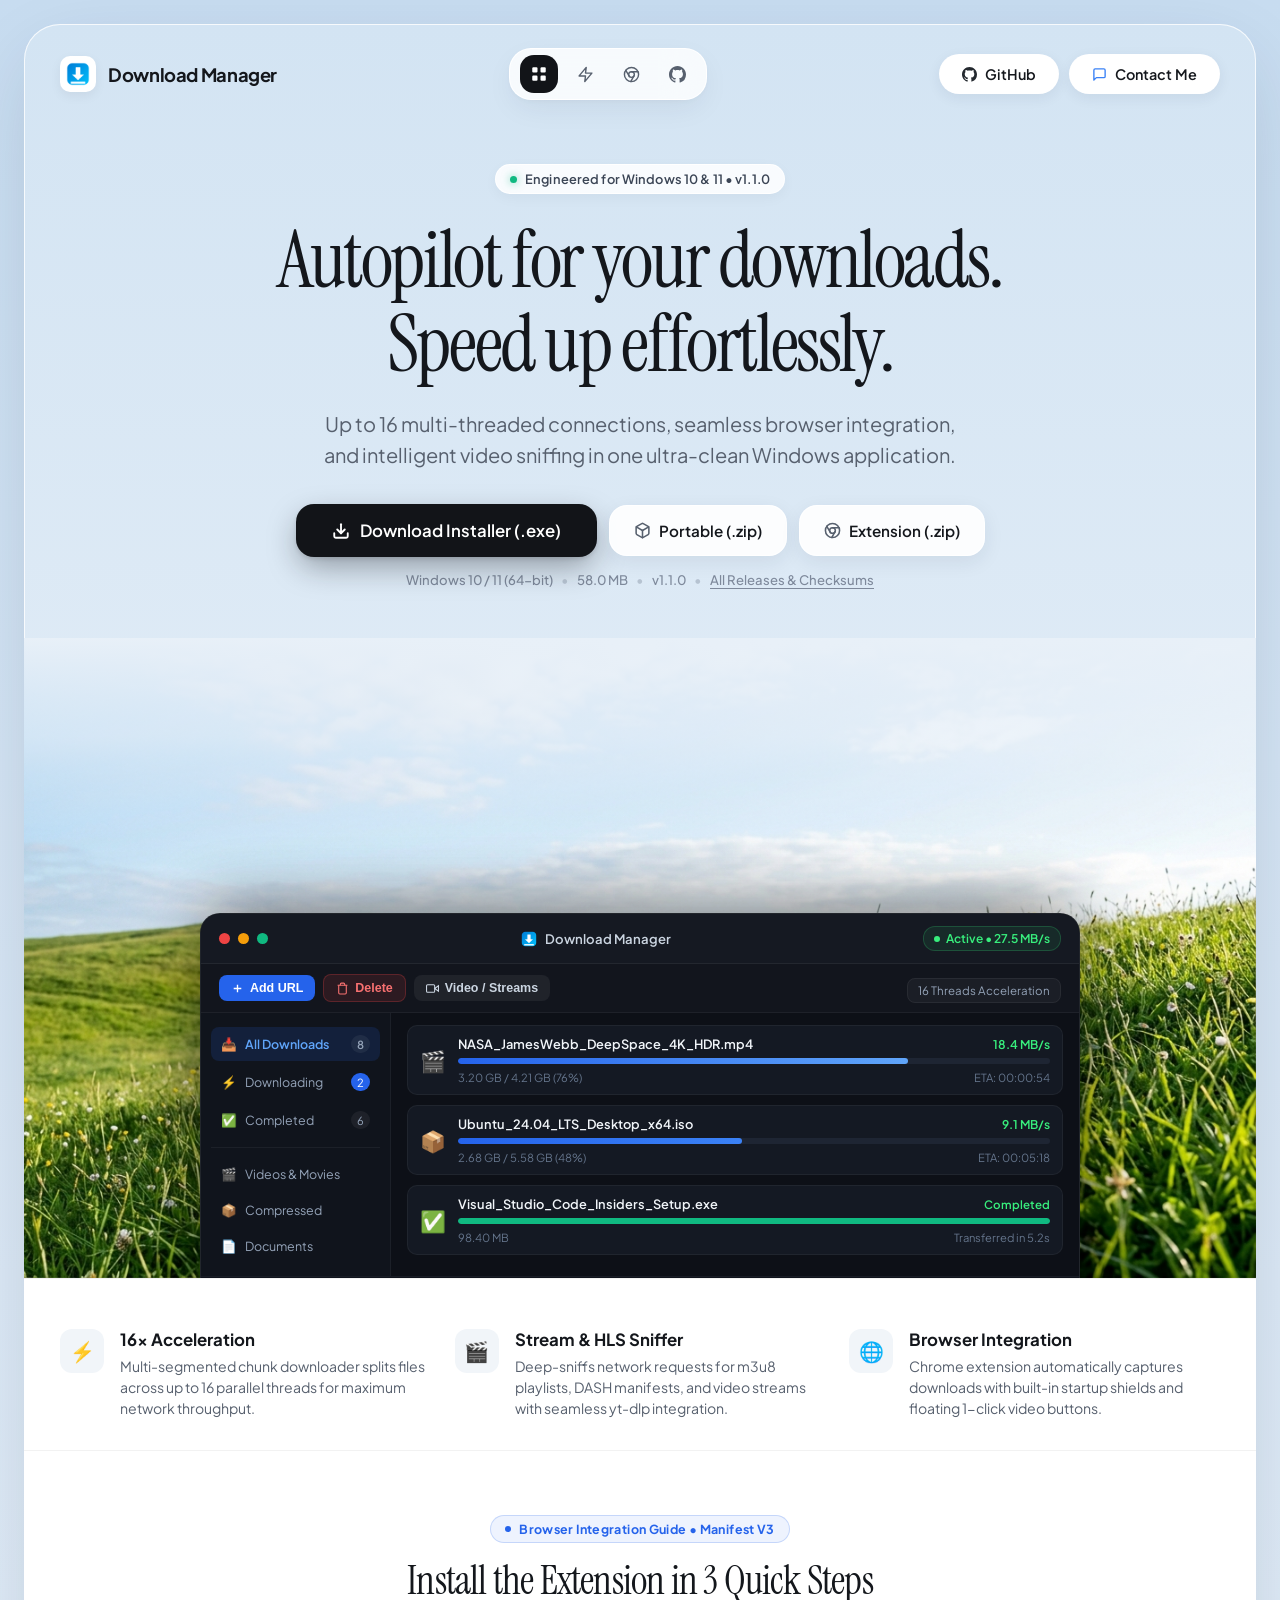
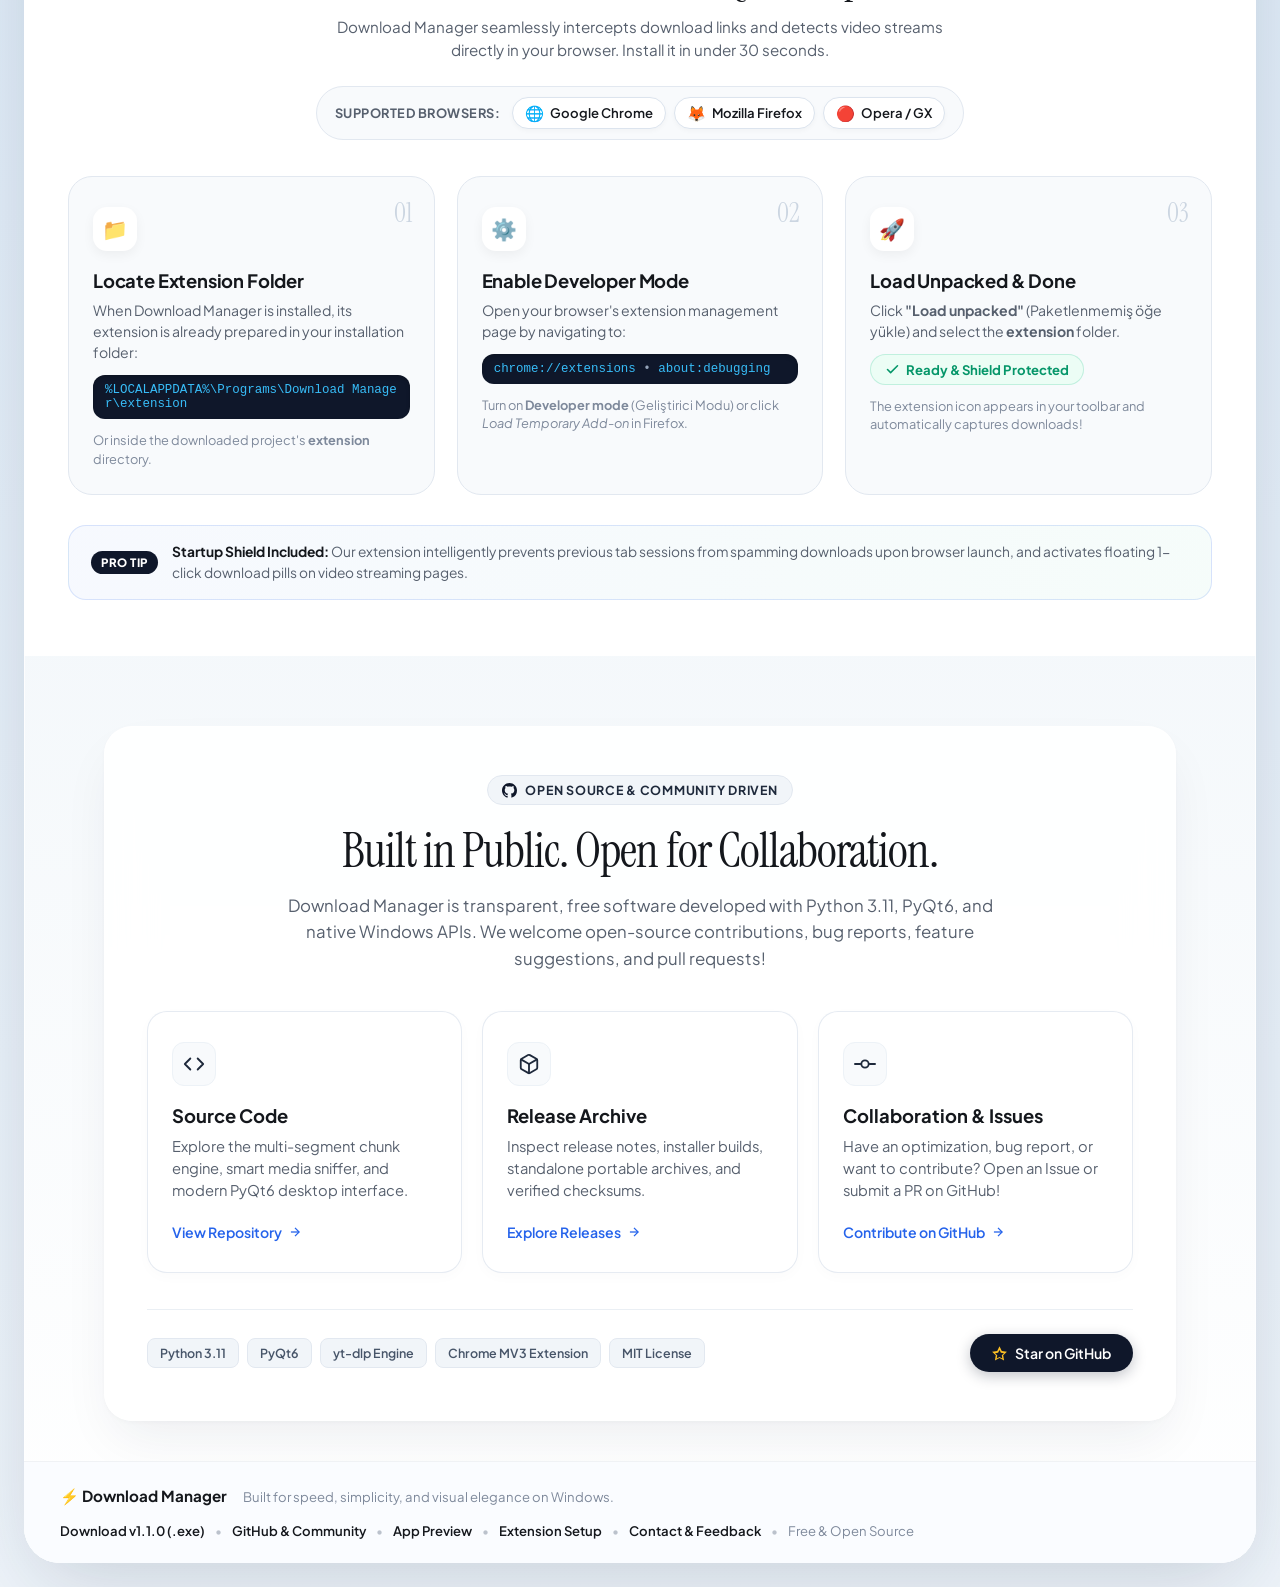
==== commit 08eb22ba: "feat(website): add GitHub collaboration section and 3-button download suite (installer, portable, ex" ====
--- a/website/index.html
+++ b/website/index.html
@@ -52,11 +52,9 @@
             <line x1="10.88" y1="21.94" x2="15.46" y2="14" />
           </svg>
         </a>
-        <a href="#features" class="dock-item" title="Multi-Thread Acceleration" aria-label="Speed Engine">
-          <svg width="17" height="17" viewBox="0 0 24 24" fill="none" stroke="currentColor" stroke-width="2" stroke-linecap="round" stroke-linejoin="round">
-            <rect x="2" y="3" width="20" height="14" rx="2" ry="2" />
-            <line x1="8" y1="21" x2="16" y2="21" />
-            <line x1="12" y1="17" x2="12" y2="21" />
+        <a href="#github-community" class="dock-item" title="GitHub & Open Source Community" aria-label="Open Source & Community">
+          <svg width="17" height="17" viewBox="0 0 24 24" fill="currentColor">
+            <path d="M12 0C5.37 0 0 5.37 0 12c0 5.31 3.435 9.795 8.205 11.385.6.105.825-.255.825-.57 0-.285-.015-1.23-.015-2.235-3.015.555-3.795-.735-4.035-1.41-.135-.345-.72-1.41-1.23-1.695-.42-.225-1.02-.78-.015-.795.945-.015 1.62.87 1.845 1.23 1.08 1.815 2.805 1.305 3.495.99.105-.78.42-1.305.765-1.605-2.67-.3-5.46-1.335-5.46-5.925 0-1.305.465-2.385 1.23-3.225-.12-.3-.54-1.53.12-3.18 0 0 1.005-.315 3.3 1.23.96-.27 1.98-.405 3-.405s2.04.135 3 .405c2.295-1.56 3.3-1.23 3.3-1.23.66 1.65.24 2.88.12 3.18.765.84 1.23 1.905 1.23 3.225 0 4.605-2.805 5.625-5.475 5.925.435.375.81 1.095.81 2.22 0 1.605-.015 2.895-.015 3.3 0 .315.225.69.825.57A12.02 12.02 0 0024 12c0-6.63-5.37-12-12-12z"/>
           </svg>
         </a>
       </nav>
@@ -100,18 +98,47 @@
           Up to 16 multi-threaded connections, seamless browser integration, and intelligent video sniffing in one ultra-clean Windows application.
         </p>
 
-        <!-- Centered Main Download CTA Button -->
+        <!-- Download Actions Cluster -->
         <div class="cta-wrapper">
-          <a href="https://github.com/sametburhan/download-manager/releases/latest" class="main-download-btn" id="mainDownloadBtn" download>
-            <span class="btn-icon">
-              <svg width="18" height="18" viewBox="0 0 24 24" fill="none" stroke="currentColor" stroke-width="2.5" stroke-linecap="round" stroke-linejoin="round">
-                <path d="M21 15v4a2 2 0 0 1-2 2H5a2 2 0 0 1-2-2v-4" />
-                <polyline points="7 10 12 15 17 10" />
-                <line x1="12" y1="15" x2="12" y2="3" />
-              </svg>
-            </span>
-            <span class="btn-label" id="mainDownloadBtnLabel">Download for Windows</span>
-          </a>
+          <div class="cta-buttons-cluster">
+            <!-- 1. Primary: Windows Installer (.exe) -->
+            <a href="https://github.com/sametburhan/download-manager/releases/latest/download/DownloadManagerSetup.exe" class="main-download-btn" id="mainDownloadBtn" title="Recommended setup for Windows 10 & 11">
+              <span class="btn-icon">
+                <svg width="18" height="18" viewBox="0 0 24 24" fill="none" stroke="currentColor" stroke-width="2.5" stroke-linecap="round" stroke-linejoin="round">
+                  <path d="M21 15v4a2 2 0 0 1-2 2H5a2 2 0 0 1-2-2v-4" />
+                  <polyline points="7 10 12 15 17 10" />
+                  <line x1="12" y1="15" x2="12" y2="3" />
+                </svg>
+              </span>
+              <span class="btn-label" id="mainDownloadBtnLabel">Download Installer (.exe)</span>
+            </a>
+
+            <!-- 2. Secondary: Portable Package (.zip) -->
+            <a href="https://github.com/sametburhan/download-manager/releases/latest/download/DownloadManager-Portable.zip" class="secondary-download-btn" id="portableDownloadBtn" title="Portable standalone archive — No installation required">
+              <span class="sub-btn-icon">
+                <svg width="17" height="17" viewBox="0 0 24 24" fill="none" stroke="currentColor" stroke-width="2.2" stroke-linecap="round" stroke-linejoin="round">
+                  <path d="M21 16V8a2 2 0 0 0-1-1.73l-7-4a2 2 0 0 0-2 0l-7 4A2 2 0 0 0 3 8v8a2 2 0 0 0 1 1.73l7 4a2 2 0 0 0 2 0l7-4A2 2 0 0 0 21 16z"/>
+                  <polyline points="3.27 6.96 12 12.01 20.73 6.96"/>
+                  <line x1="12" y1="22.08" x2="12" y2="12"/>
+                </svg>
+              </span>
+              <span class="sub-btn-label" id="portableBtnLabel">Portable (.zip)</span>
+            </a>
+
+            <!-- 3. Tertiary: Browser Extension Package (.zip) -->
+            <a href="https://github.com/sametburhan/download-manager/releases/latest/download/DownloadManager-Extension.zip" class="secondary-download-btn" id="extensionDownloadBtn" title="Browser extension folder package (ZIP)">
+              <span class="sub-btn-icon">
+                <svg width="17" height="17" viewBox="0 0 24 24" fill="none" stroke="currentColor" stroke-width="2.2" stroke-linecap="round" stroke-linejoin="round">
+                  <circle cx="12" cy="12" r="10"/>
+                  <circle cx="12" cy="12" r="4"/>
+                  <line x1="21.17" y1="8" x2="12" y2="8"/>
+                  <line x1="3.95" y1="6.06" x2="8.54" y2="14"/>
+                  <line x1="10.88" y1="21.94" x2="15.46" y2="14"/>
+                </svg>
+              </span>
+              <span class="sub-btn-label" id="extensionBtnLabel">Extension (.zip)</span>
+            </a>
+          </div>
           
           <div class="download-meta">
             <span>Windows 10 / 11 (64-bit)</span>
@@ -120,7 +147,7 @@
             <span class="meta-sep">•</span>
             <span id="downloadMetaVersion">v1.1.0</span>
             <span class="meta-sep">•</span>
-            <a href="https://github.com/sametburhan/download-manager/releases" target="_blank" rel="noopener noreferrer" style="color: inherit; text-decoration: underline; text-underline-offset: 3px;">All Releases</a>
+            <a href="https://github.com/sametburhan/download-manager/releases" target="_blank" rel="noopener noreferrer" style="color: inherit; text-decoration: underline; text-underline-offset: 3px;">All Releases & Checksums</a>
           </div>
         </div>
       </div>
@@ -395,6 +422,99 @@
 
     </section>
 
+    <!-- Open Source & GitHub Collaboration Section -->
+    <section class="community-section" id="github-community">
+      <div class="community-card">
+        <div class="community-header">
+          <div class="community-badge">
+            <svg width="15" height="15" viewBox="0 0 24 24" fill="currentColor">
+              <path d="M12 0C5.37 0 0 5.37 0 12c0 5.31 3.435 9.795 8.205 11.385.6.105.825-.255.825-.57 0-.285-.015-1.23-.015-2.235-3.015.555-3.795-.735-4.035-1.41-.135-.345-.72-1.41-1.23-1.695-.42-.225-1.02-.78-.015-.795.945-.015 1.62.87 1.845 1.23 1.08 1.815 2.805 1.305 3.495.99.105-.78.42-1.305.765-1.605-2.67-.3-5.46-1.335-5.46-5.925 0-1.305.465-2.385 1.23-3.225-.12-.3-.54-1.53.12-3.18 0 0 1.005-.315 3.3 1.23.96-.27 1.98-.405 3-.405s2.04.135 3 .405c2.295-1.56 3.3-1.23 3.3-1.23.66 1.65.24 2.88.12 3.18.765.84 1.23 1.905 1.23 3.225 0 4.605-2.805 5.625-5.475 5.925.435.375.81 1.095.81 2.22 0 1.605-.015 2.895-.015 3.3 0 .315.225.69.825.57A12.02 12.02 0 0024 12c0-6.63-5.37-12-12-12z"/>
+            </svg>
+            <span>Open Source & Community Driven</span>
+          </div>
+          <h2 class="community-title">Built in Public. Open for Collaboration.</h2>
+          <p class="community-subtitle">
+            Download Manager is transparent, free software developed with Python 3.11, PyQt6, and native Windows APIs. We welcome open-source contributions, bug reports, feature suggestions, and pull requests!
+          </p>
+        </div>
+
+        <div class="community-grid">
+          <!-- Card 1: Source Code -->
+          <a href="https://github.com/sametburhan/download-manager" target="_blank" rel="noopener noreferrer" class="community-box">
+            <div class="box-icon-wrap">
+              <svg width="22" height="22" viewBox="0 0 24 24" fill="none" stroke="currentColor" stroke-width="2" stroke-linecap="round" stroke-linejoin="round">
+                <polyline points="16 18 22 12 16 6"></polyline>
+                <polyline points="8 6 2 12 8 18"></polyline>
+              </svg>
+            </div>
+            <div class="box-content">
+              <h3>Source Code</h3>
+              <p>Explore the multi-segment chunk engine, smart media sniffer, and modern PyQt6 desktop interface.</p>
+              <span class="box-action-link">
+                <span>View Repository</span>
+                <svg width="14" height="14" viewBox="0 0 24 24" fill="none" stroke="currentColor" stroke-width="2.2"><line x1="5" y1="12" x2="19" y2="12"/><polyline points="12 5 19 12 12 19"/></svg>
+              </span>
+            </div>
+          </a>
+
+          <!-- Card 2: Releases & Changelog -->
+          <a href="https://github.com/sametburhan/download-manager/releases" target="_blank" rel="noopener noreferrer" class="community-box">
+            <div class="box-icon-wrap">
+              <svg width="22" height="22" viewBox="0 0 24 24" fill="none" stroke="currentColor" stroke-width="2" stroke-linecap="round" stroke-linejoin="round">
+                <path d="M21 16V8a2 2 0 0 0-1-1.73l-7-4a2 2 0 0 0-2 0l-7 4A2 2 0 0 0 3 8v8a2 2 0 0 0 1 1.73l7 4a2 2 0 0 0 2 0l7-4A2 2 0 0 0 21 16z"></path>
+                <polyline points="3.27 6.96 12 12.01 20.73 6.96"></polyline>
+                <line x1="12" y1="22.08" x2="12" y2="12"></line>
+              </svg>
+            </div>
+            <div class="box-content">
+              <h3>Release Archive</h3>
+              <p>Inspect release notes, installer builds, standalone portable archives, and verified checksums.</p>
+              <span class="box-action-link">
+                <span>Explore Releases</span>
+                <svg width="14" height="14" viewBox="0 0 24 24" fill="none" stroke="currentColor" stroke-width="2.2"><line x1="5" y1="12" x2="19" y2="12"/><polyline points="12 5 19 12 12 19"/></svg>
+              </span>
+            </div>
+          </a>
+
+          <!-- Card 3: Collaborate & Contribute -->
+          <a href="https://github.com/sametburhan/download-manager/issues" target="_blank" rel="noopener noreferrer" class="community-box">
+            <div class="box-icon-wrap">
+              <svg width="22" height="22" viewBox="0 0 24 24" fill="none" stroke="currentColor" stroke-width="2" stroke-linecap="round" stroke-linejoin="round">
+                <circle cx="12" cy="12" r="4"></circle>
+                <line x1="1.05" y1="12" x2="7" y2="12"></line>
+                <line x1="17.01" y1="12" x2="22.96" y2="12"></line>
+              </svg>
+            </div>
+            <div class="box-content">
+              <h3>Collaboration & Issues</h3>
+              <p>Have an optimization, bug report, or want to contribute? Open an Issue or submit a PR on GitHub!</p>
+              <span class="box-action-link">
+                <span>Contribute on GitHub</span>
+                <svg width="14" height="14" viewBox="0 0 24 24" fill="none" stroke="currentColor" stroke-width="2.2"><line x1="5" y1="12" x2="19" y2="12"/><polyline points="12 5 19 12 12 19"/></svg>
+              </span>
+            </div>
+          </a>
+        </div>
+
+        <!-- Banner Bottom Strip: Tech Stack & Star CTA -->
+        <div class="community-footer-bar">
+          <div class="tech-tags">
+            <span class="tech-tag">Python 3.11</span>
+            <span class="tech-tag">PyQt6</span>
+            <span class="tech-tag">yt-dlp Engine</span>
+            <span class="tech-tag">Chrome MV3 Extension</span>
+            <span class="tech-tag">MIT License</span>
+          </div>
+          <a href="https://github.com/sametburhan/download-manager" target="_blank" rel="noopener noreferrer" class="star-gh-btn">
+            <svg width="15" height="15" viewBox="0 0 24 24" fill="currentColor">
+              <path d="M12 .587l3.668 7.431 8.2 1.192-5.934 5.784 1.399 8.163-7.333-3.856-7.333 3.856 1.399-8.163-5.934-5.784 8.2-1.192zm0 5.702l-2.217 4.492-4.957.721 3.587 3.496-.846 4.935 4.433-2.33 4.433 2.33-.846-4.935 3.587-3.496-4.957-.721z"/>
+            </svg>
+            <span>Star on GitHub</span>
+          </a>
+        </div>
+      </div>
+    </section>
+
     <!-- Clean Minimal Footer -->
     <footer class="site-footer">
       <div class="footer-inner">
@@ -403,9 +523,9 @@
           <span class="footer-copy">Built for speed, simplicity, and visual elegance on Windows.</span>
         </div>
         <div class="footer-right">
-          <a href="https://github.com/sametburhan/download-manager/releases/latest" id="footerDownloadLink" class="footer-link">Download v1.1.0 (.exe)</a>
+          <a href="https://github.com/sametburhan/download-manager/releases/latest/download/DownloadManagerSetup.exe" id="footerDownloadLink" class="footer-link">Download v1.1.0 (.exe)</a>
           <span class="footer-sep">•</span>
-          <a href="https://github.com/sametburhan/download-manager" target="_blank" rel="noopener noreferrer" class="footer-link">GitHub</a>
+          <a href="#github-community" class="footer-link">GitHub & Community</a>
           <span class="footer-sep">•</span>
           <a href="#preview" class="footer-link">App Preview</a>
           <span class="footer-sep">•</span>
--- a/website/style.css
+++ b/website/style.css
@@ -284,6 +284,14 @@
   margin-bottom: 20px;
 }
 
+.cta-buttons-cluster {
+  display: flex;
+  align-items: center;
+  justify-content: center;
+  flex-wrap: wrap;
+  gap: 12px;
+}
+
 .main-download-btn {
   display: inline-flex;
   align-items: center;
@@ -336,6 +344,53 @@
 
 .main-download-btn:hover .btn-icon {
   transform: translateY(2px);
+}
+
+.secondary-download-btn {
+  display: inline-flex;
+  align-items: center;
+  gap: 8px;
+  background: rgba(255, 255, 255, 0.9);
+  backdrop-filter: blur(16px);
+  -webkit-backdrop-filter: blur(16px);
+  color: var(--text-main);
+  text-decoration: none;
+  font-size: 0.95rem;
+  font-weight: 600;
+  padding: 15px 24px;
+  border-radius: 18px;
+  border: 1px solid rgba(255, 255, 255, 0.95);
+  box-shadow: 0 6px 20px rgba(28, 43, 65, 0.08);
+  transition: all 0.22s cubic-bezier(0.16, 1, 0.3, 1);
+  cursor: pointer;
+}
+
+.secondary-download-btn:hover {
+  transform: translateY(-2px);
+  background: #ffffff;
+  border-color: rgba(180, 205, 235, 0.8);
+  box-shadow: 0 10px 26px rgba(28, 43, 65, 0.12);
+  color: var(--accent-blue);
+}
+
+.secondary-download-btn:active {
+  transform: translateY(0);
+}
+
+.secondary-download-btn .sub-btn-icon {
+  display: flex;
+  align-items: center;
+  justify-content: center;
+}
+
+.secondary-download-btn svg {
+  color: var(--text-muted);
+  transition: color 0.2s ease, transform 0.2s ease;
+}
+
+.secondary-download-btn:hover svg {
+  color: var(--accent-blue);
+  transform: translateY(-1px);
 }
 
 .download-meta {
@@ -1591,3 +1646,207 @@
     justify-content: center;
   }
 }
+
+/* --- 7. Community & Open Source Section --- */
+.community-section {
+  width: 100%;
+  max-width: 1120px;
+  margin: 70px auto 40px auto;
+  padding: 0 24px;
+  position: relative;
+  z-index: 10;
+}
+
+.community-card {
+  background: rgba(255, 255, 255, 0.88);
+  backdrop-filter: blur(24px);
+  -webkit-backdrop-filter: blur(24px);
+  border: 1px solid rgba(255, 255, 255, 0.95);
+  box-shadow: 0 24px 54px -12px rgba(28, 43, 65, 0.08), 0 2px 6px rgba(0, 0, 0, 0.03);
+  border-radius: 28px;
+  padding: 48px 42px;
+  display: flex;
+  flex-direction: column;
+  align-items: center;
+  text-align: center;
+}
+
+.community-header {
+  max-width: 720px;
+  margin-bottom: 38px;
+  display: flex;
+  flex-direction: column;
+  align-items: center;
+}
+
+.community-badge {
+  display: inline-flex;
+  align-items: center;
+  gap: 8px;
+  background: #f1f5f9;
+  border: 1px solid #e2e8f0;
+  padding: 6px 14px;
+  border-radius: 999px;
+  font-size: 0.78rem;
+  font-weight: 700;
+  text-transform: uppercase;
+  letter-spacing: 0.06em;
+  color: #1e293b;
+  margin-bottom: 18px;
+}
+
+.community-badge svg {
+  color: #0f172a;
+}
+
+.community-title {
+  font-family: var(--font-serif);
+  font-size: clamp(2.2rem, 3.8vw, 3rem);
+  font-weight: 400;
+  color: var(--text-main);
+  line-height: 1.15;
+  margin-bottom: 14px;
+  letter-spacing: -0.02em;
+}
+
+.community-subtitle {
+  font-size: 1.05rem;
+  color: var(--text-muted);
+  line-height: 1.6;
+}
+
+.community-grid {
+  display: grid;
+  grid-template-columns: repeat(3, 1fr);
+  gap: 20px;
+  width: 100%;
+  margin-bottom: 36px;
+}
+
+@media (max-width: 880px) {
+  .community-grid {
+    grid-template-columns: 1fr;
+  }
+}
+
+.community-box {
+  background: #ffffff;
+  border: 1px solid rgba(226, 232, 240, 0.85);
+  border-radius: 20px;
+  padding: 30px 24px;
+  text-align: left;
+  text-decoration: none;
+  color: inherit;
+  display: flex;
+  flex-direction: column;
+  transition: all 0.25s cubic-bezier(0.16, 1, 0.3, 1);
+  box-shadow: 0 4px 14px rgba(0, 0, 0, 0.02);
+}
+
+.community-box:hover {
+  transform: translateY(-3px);
+  border-color: rgba(59, 130, 246, 0.4);
+  box-shadow: 0 14px 30px -4px rgba(59, 130, 246, 0.12);
+}
+
+.box-icon-wrap {
+  width: 44px;
+  height: 44px;
+  border-radius: 12px;
+  background: #f8fafc;
+  border: 1px solid #edf2f7;
+  display: flex;
+  align-items: center;
+  justify-content: center;
+  color: #1e293b;
+  margin-bottom: 18px;
+  transition: all 0.2s ease;
+}
+
+.community-box:hover .box-icon-wrap {
+  background: #eff6ff;
+  color: #2563eb;
+  border-color: #bfdbfe;
+}
+
+.box-content h3 {
+  font-size: 1.15rem;
+  font-weight: 700;
+  color: var(--text-main);
+  margin-bottom: 8px;
+}
+
+.box-content p {
+  font-size: 0.92rem;
+  color: var(--text-muted);
+  line-height: 1.5;
+  margin-bottom: 20px;
+  flex-grow: 1;
+}
+
+.box-action-link {
+  display: inline-flex;
+  align-items: center;
+  gap: 6px;
+  font-size: 0.88rem;
+  font-weight: 600;
+  color: #2563eb;
+  transition: gap 0.2s ease;
+}
+
+.community-box:hover .box-action-link {
+  gap: 10px;
+}
+
+.community-footer-bar {
+  display: flex;
+  align-items: center;
+  justify-content: space-between;
+  width: 100%;
+  padding-top: 24px;
+  border-top: 1px solid rgba(226, 232, 240, 0.7);
+  flex-wrap: wrap;
+  gap: 16px;
+}
+
+.tech-tags {
+  display: flex;
+  align-items: center;
+  flex-wrap: wrap;
+  gap: 8px;
+}
+
+.tech-tag {
+  background: #f1f5f9;
+  color: #475569;
+  font-size: 0.78rem;
+  font-weight: 600;
+  padding: 6px 12px;
+  border-radius: 8px;
+  border: 1px solid #e2e8f0;
+}
+
+.star-gh-btn {
+  display: inline-flex;
+  align-items: center;
+  gap: 8px;
+  background: #0f172a;
+  color: #ffffff !important;
+  padding: 10px 22px;
+  border-radius: 999px;
+  font-size: 0.88rem;
+  font-weight: 600;
+  text-decoration: none;
+  box-shadow: 0 4px 14px rgba(15, 23, 42, 0.25);
+  transition: all 0.2s ease;
+}
+
+.star-gh-btn:hover {
+  background: #1e293b;
+  transform: translateY(-2px);
+  box-shadow: 0 8px 20px rgba(15, 23, 42, 0.35);
+}
+
+.star-gh-btn svg {
+  color: #fbbf24;
+}
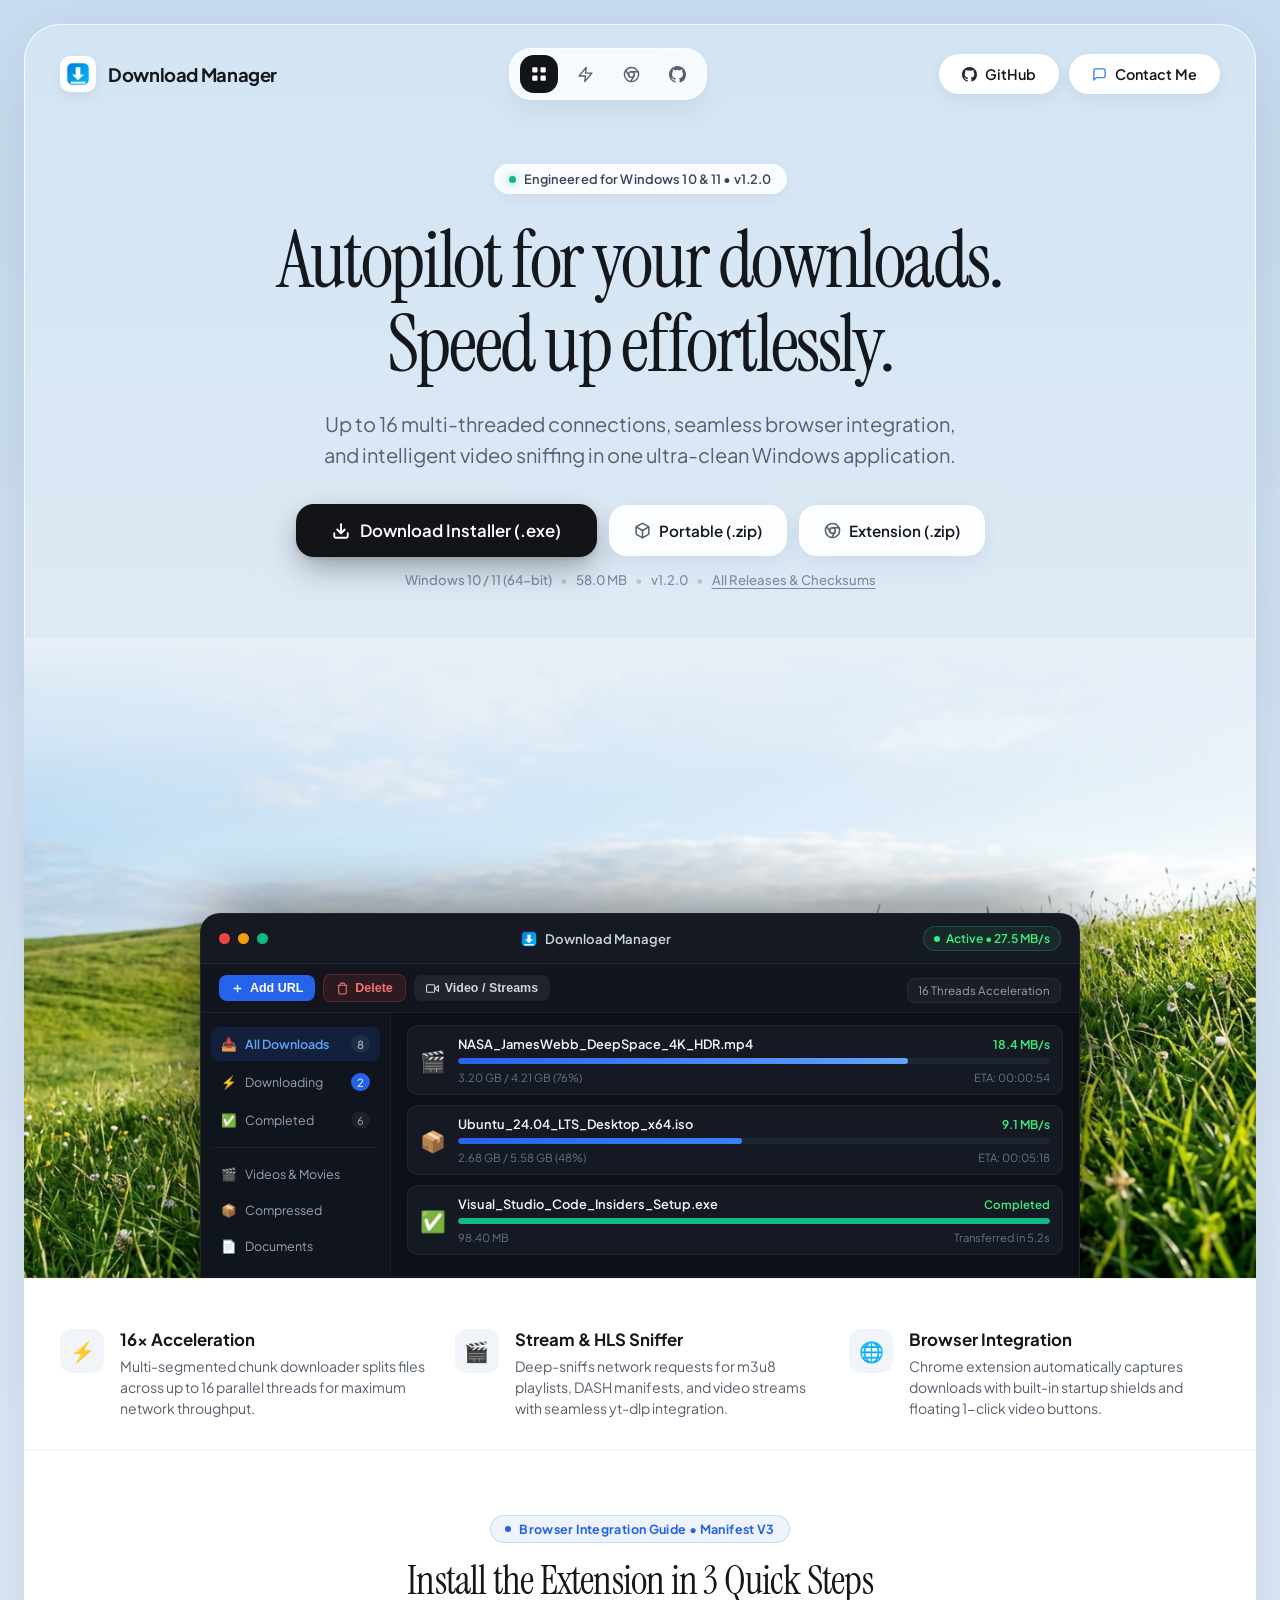
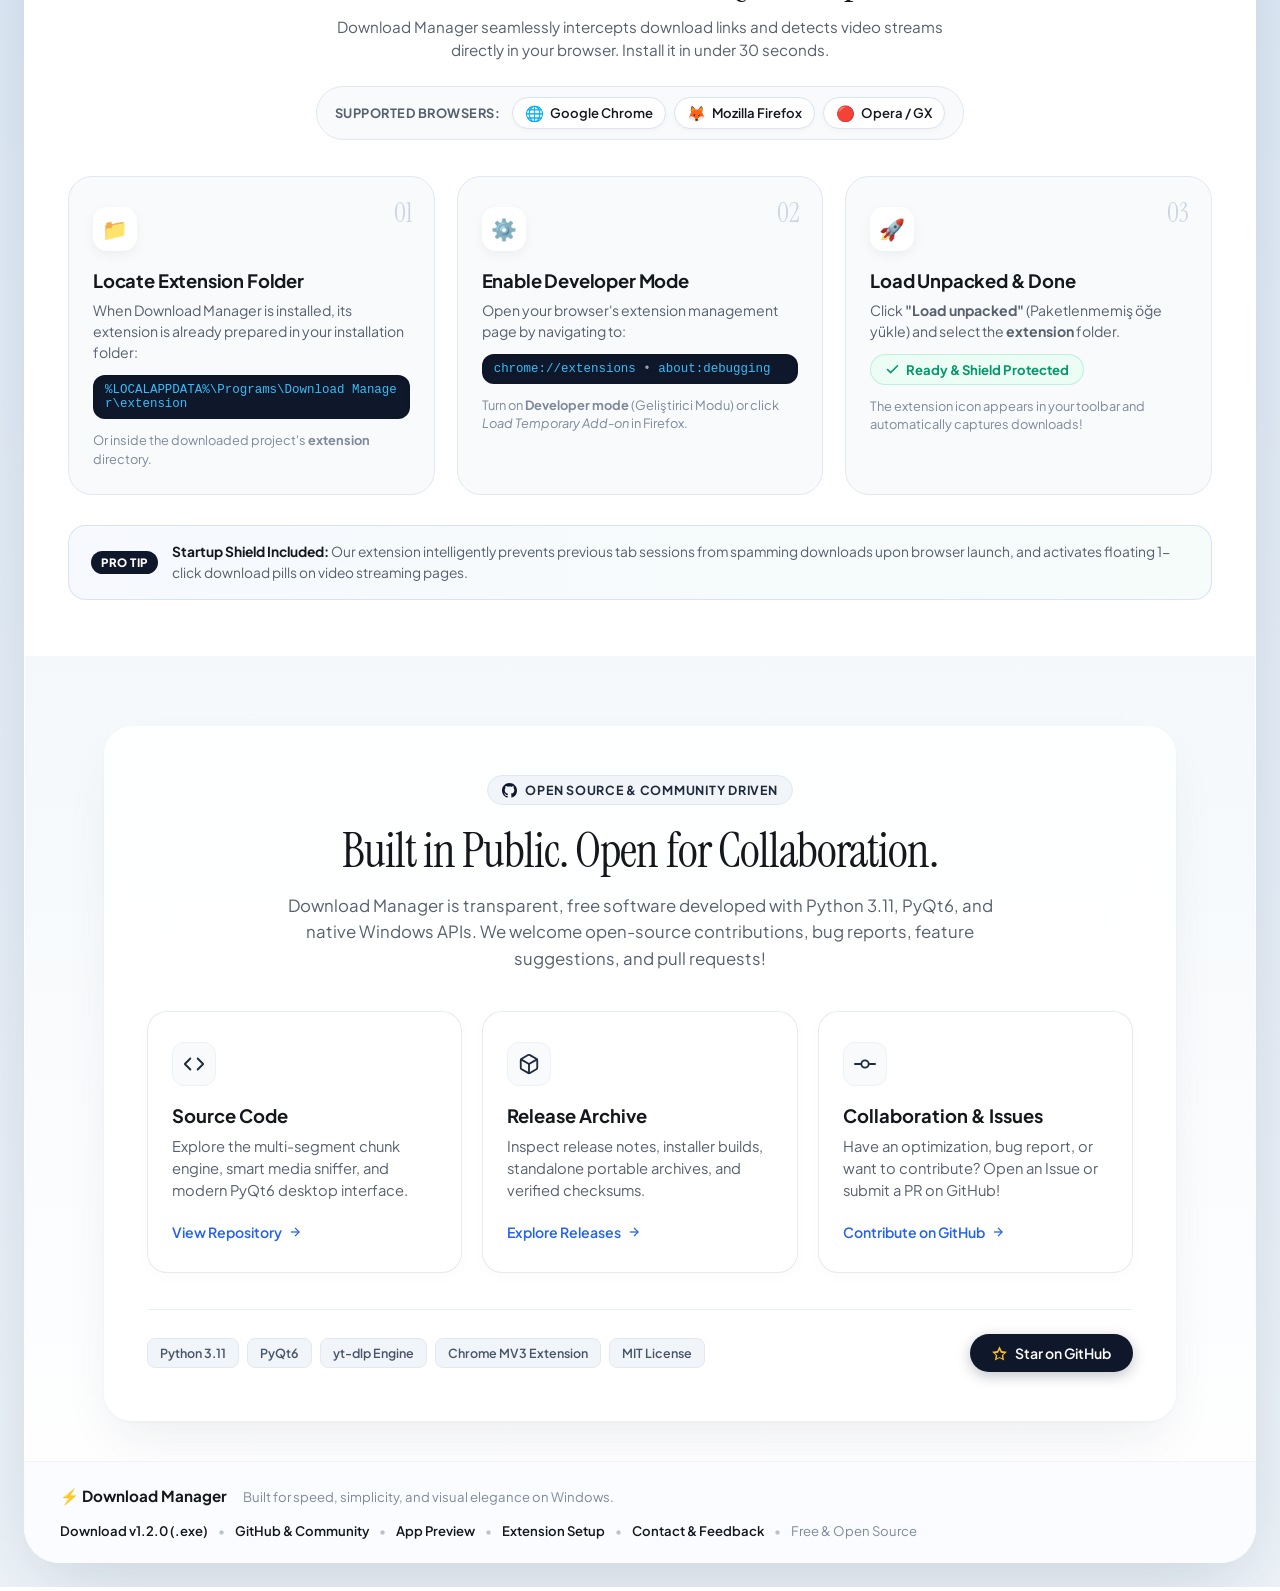
==== commit 6b916a0b: "chore(release): bump version to 1.2.0 and update website texts" ====
--- a/website/index.html
+++ b/website/index.html
@@ -84,7 +84,7 @@
         <!-- Pill Badge -->
         <div class="hero-badge">
           <span class="badge-dot"></span>
-          <span class="badge-text" id="heroVersionBadge">Engineered for Windows 10 & 11 • v1.1.0</span>
+          <span class="badge-text" id="heroVersionBadge">Engineered for Windows 10 & 11 • v1.2.0</span>
         </div>
 
         <!-- Editorial Display Title -->
@@ -145,7 +145,7 @@
             <span class="meta-sep">•</span>
             <span id="downloadMetaSize">58.0 MB</span>
             <span class="meta-sep">•</span>
-            <span id="downloadMetaVersion">v1.1.0</span>
+            <span id="downloadMetaVersion">v1.2.0</span>
             <span class="meta-sep">•</span>
             <a href="https://github.com/sametburhan/download-manager/releases" target="_blank" rel="noopener noreferrer" style="color: inherit; text-decoration: underline; text-underline-offset: 3px;">All Releases & Checksums</a>
           </div>
@@ -523,7 +523,7 @@
           <span class="footer-copy">Built for speed, simplicity, and visual elegance on Windows.</span>
         </div>
         <div class="footer-right">
-          <a href="https://github.com/sametburhan/download-manager/releases/latest/download/DownloadManagerSetup.exe" id="footerDownloadLink" class="footer-link">Download v1.1.0 (.exe)</a>
+          <a href="https://github.com/sametburhan/download-manager/releases/latest/download/DownloadManagerSetup.exe" id="footerDownloadLink" class="footer-link">Download v1.2.0 (.exe)</a>
           <span class="footer-sep">•</span>
           <a href="#github-community" class="footer-link">GitHub & Community</a>
           <span class="footer-sep">•</span>
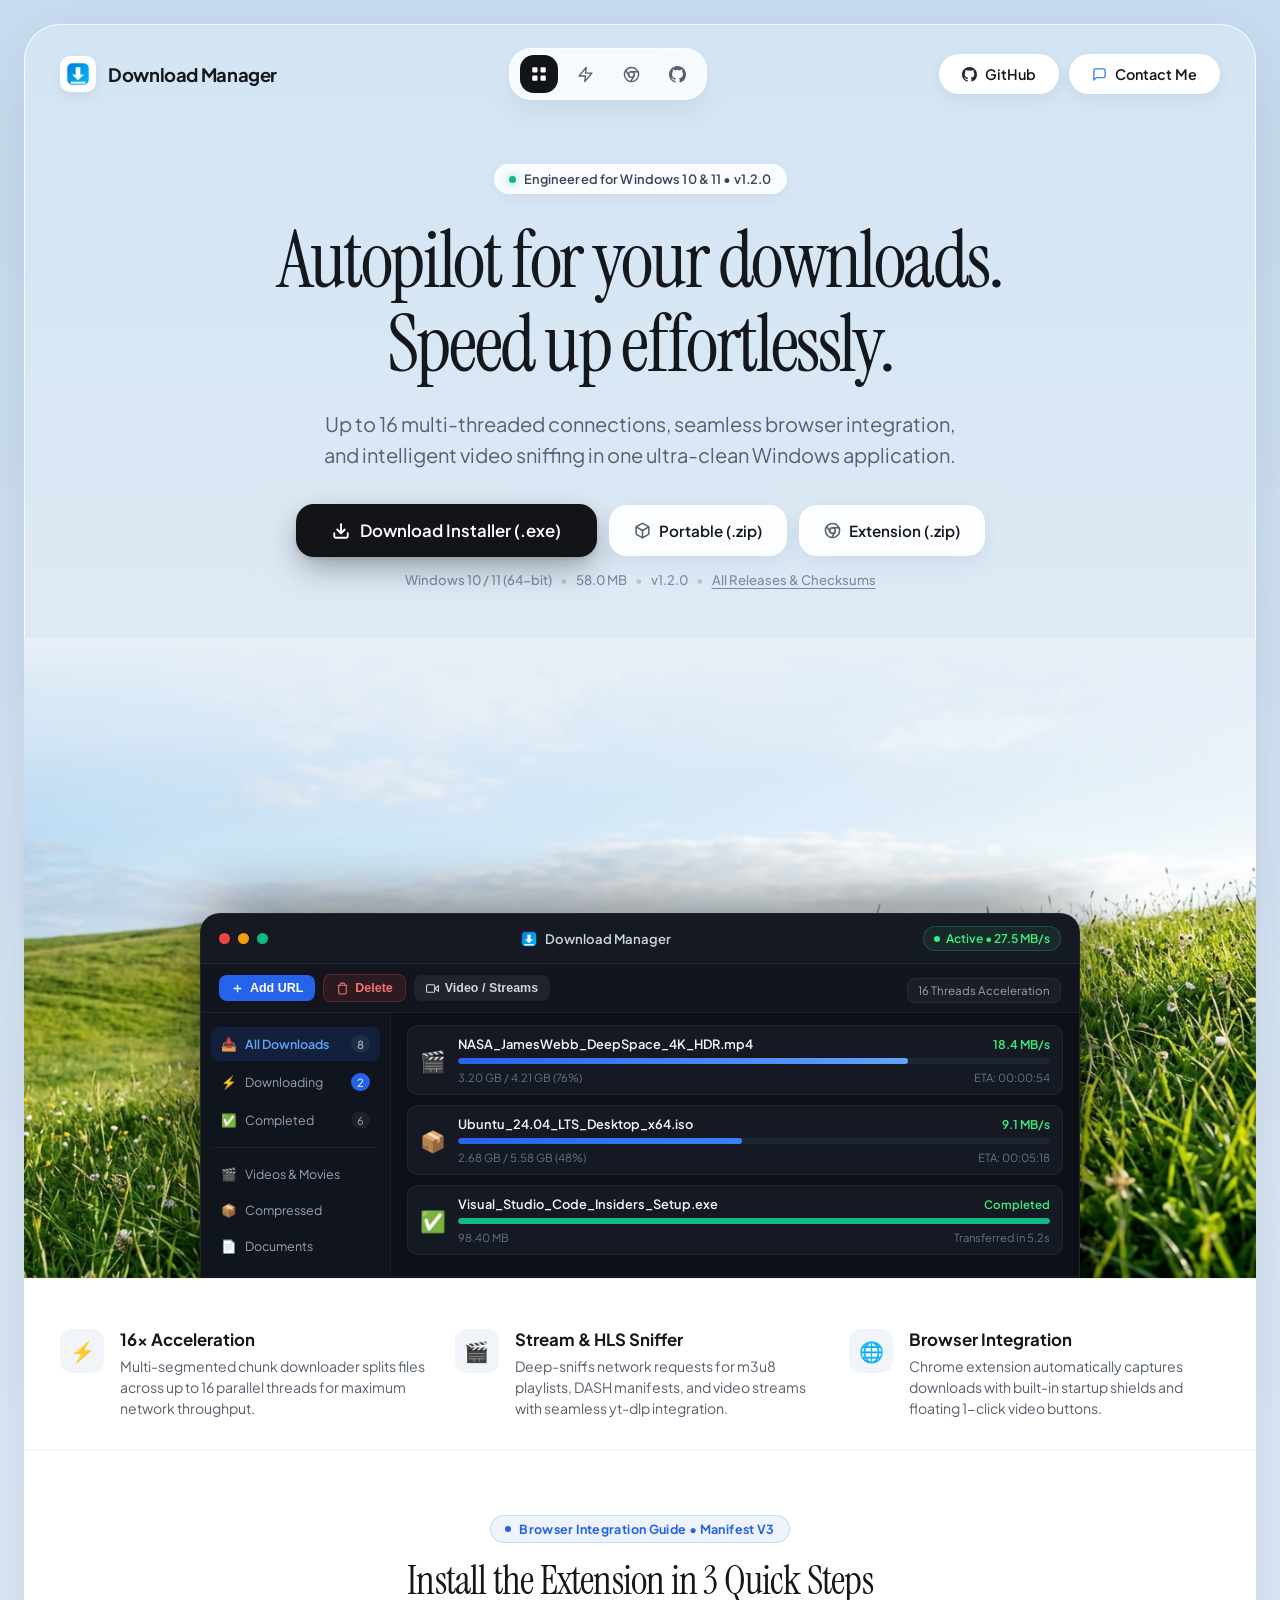
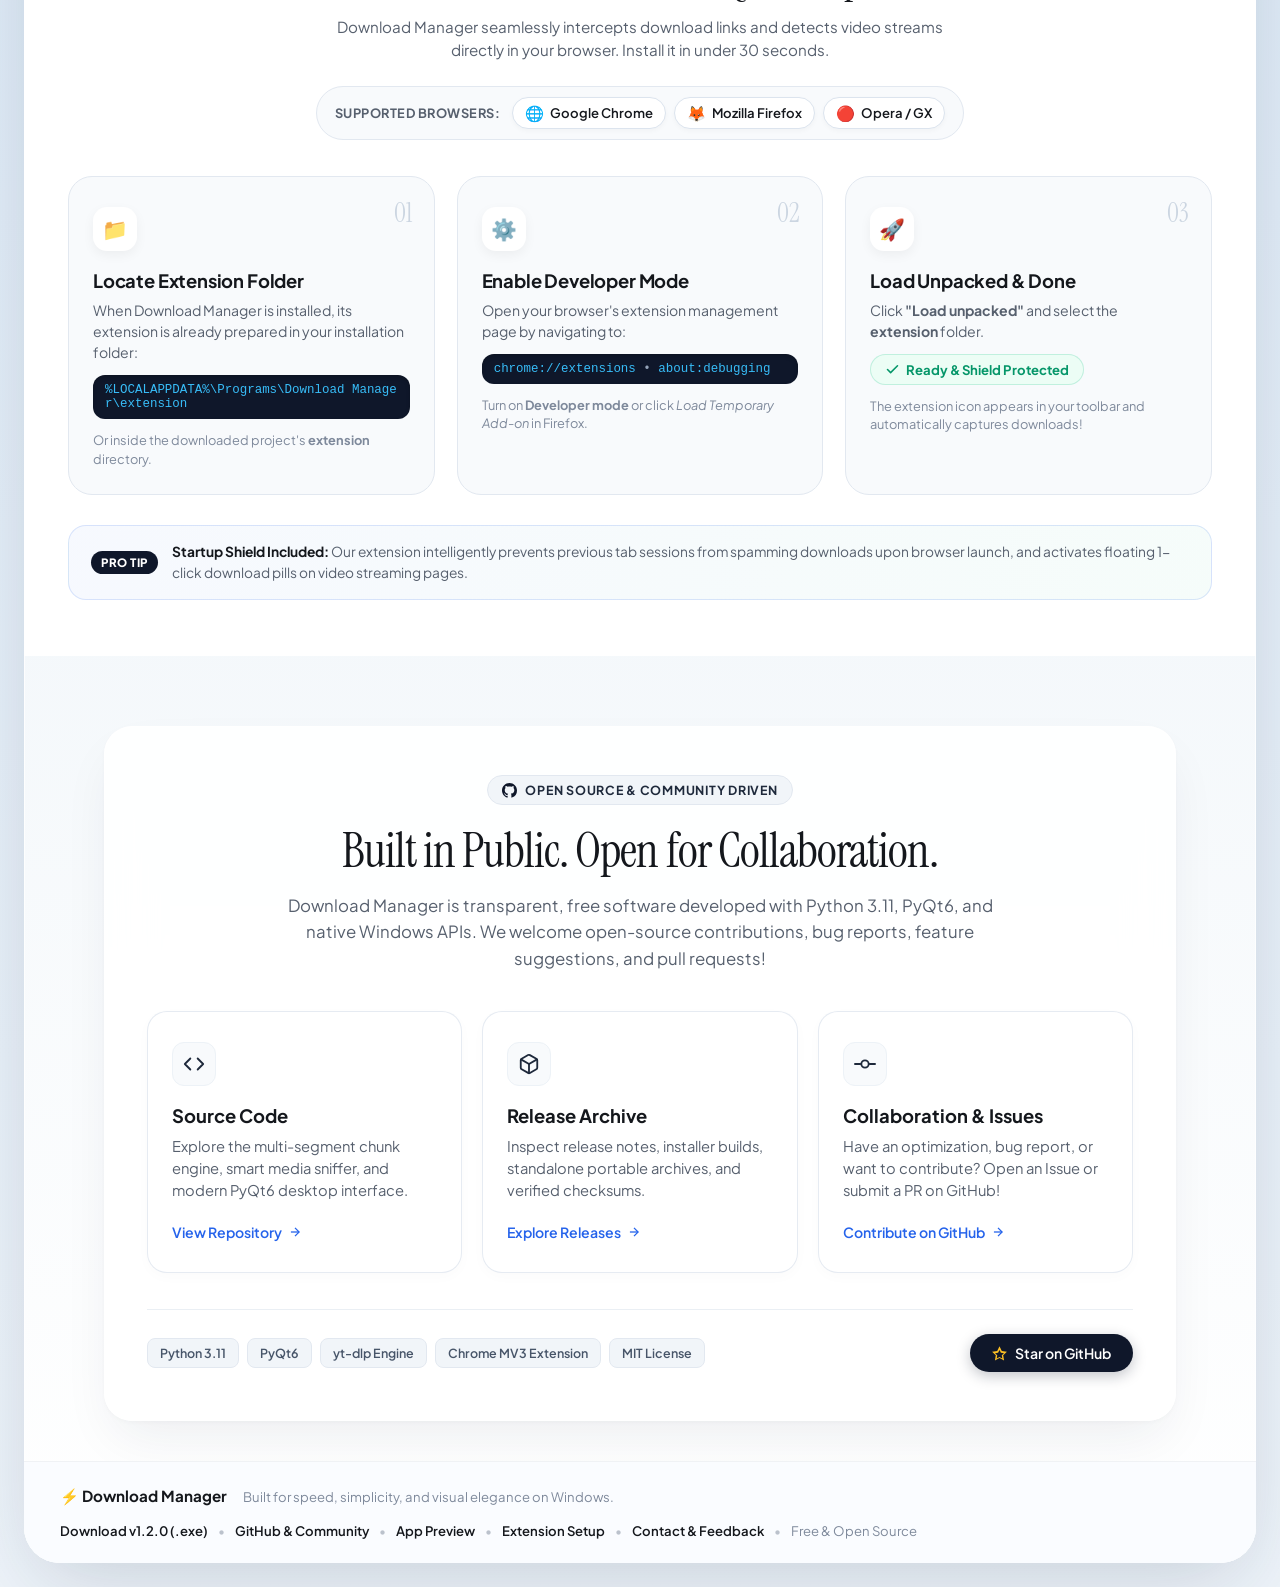
==== commit b5414dee: "refactor: translate all comments, docstrings, and UI strings across codebase to English" ====
--- a/website/index.html
+++ b/website/index.html
@@ -387,7 +387,7 @@
             <div class="step-code-snippet">
               <code>chrome://extensions</code> <span>•</span> <code>about:debugging</code>
             </div>
-            <span class="step-hint">Turn on <strong>Developer mode</strong> (Geliştirici Modu) or click <em>Load Temporary Add-on</em> in Firefox.</span>
+            <span class="step-hint">Turn on <strong>Developer mode</strong> or click <em>Load Temporary Add-on</em> in Firefox.</span>
           </div>
         </div>
 
@@ -398,7 +398,7 @@
             <div class="step-icon-wrap">🚀</div>
             <h3>Load Unpacked & Done</h3>
             <p>
-              Click <strong>"Load unpacked"</strong> (Paketlenmemiş öğe yükle) and select the <strong>extension</strong> folder.
+              Click <strong>"Load unpacked"</strong> and select the <strong>extension</strong> folder.
             </p>
             <div class="step-pill-ready">
               <svg width="15" height="15" viewBox="0 0 24 24" fill="none" stroke="currentColor" stroke-width="2.5" stroke-linecap="round" stroke-linejoin="round">
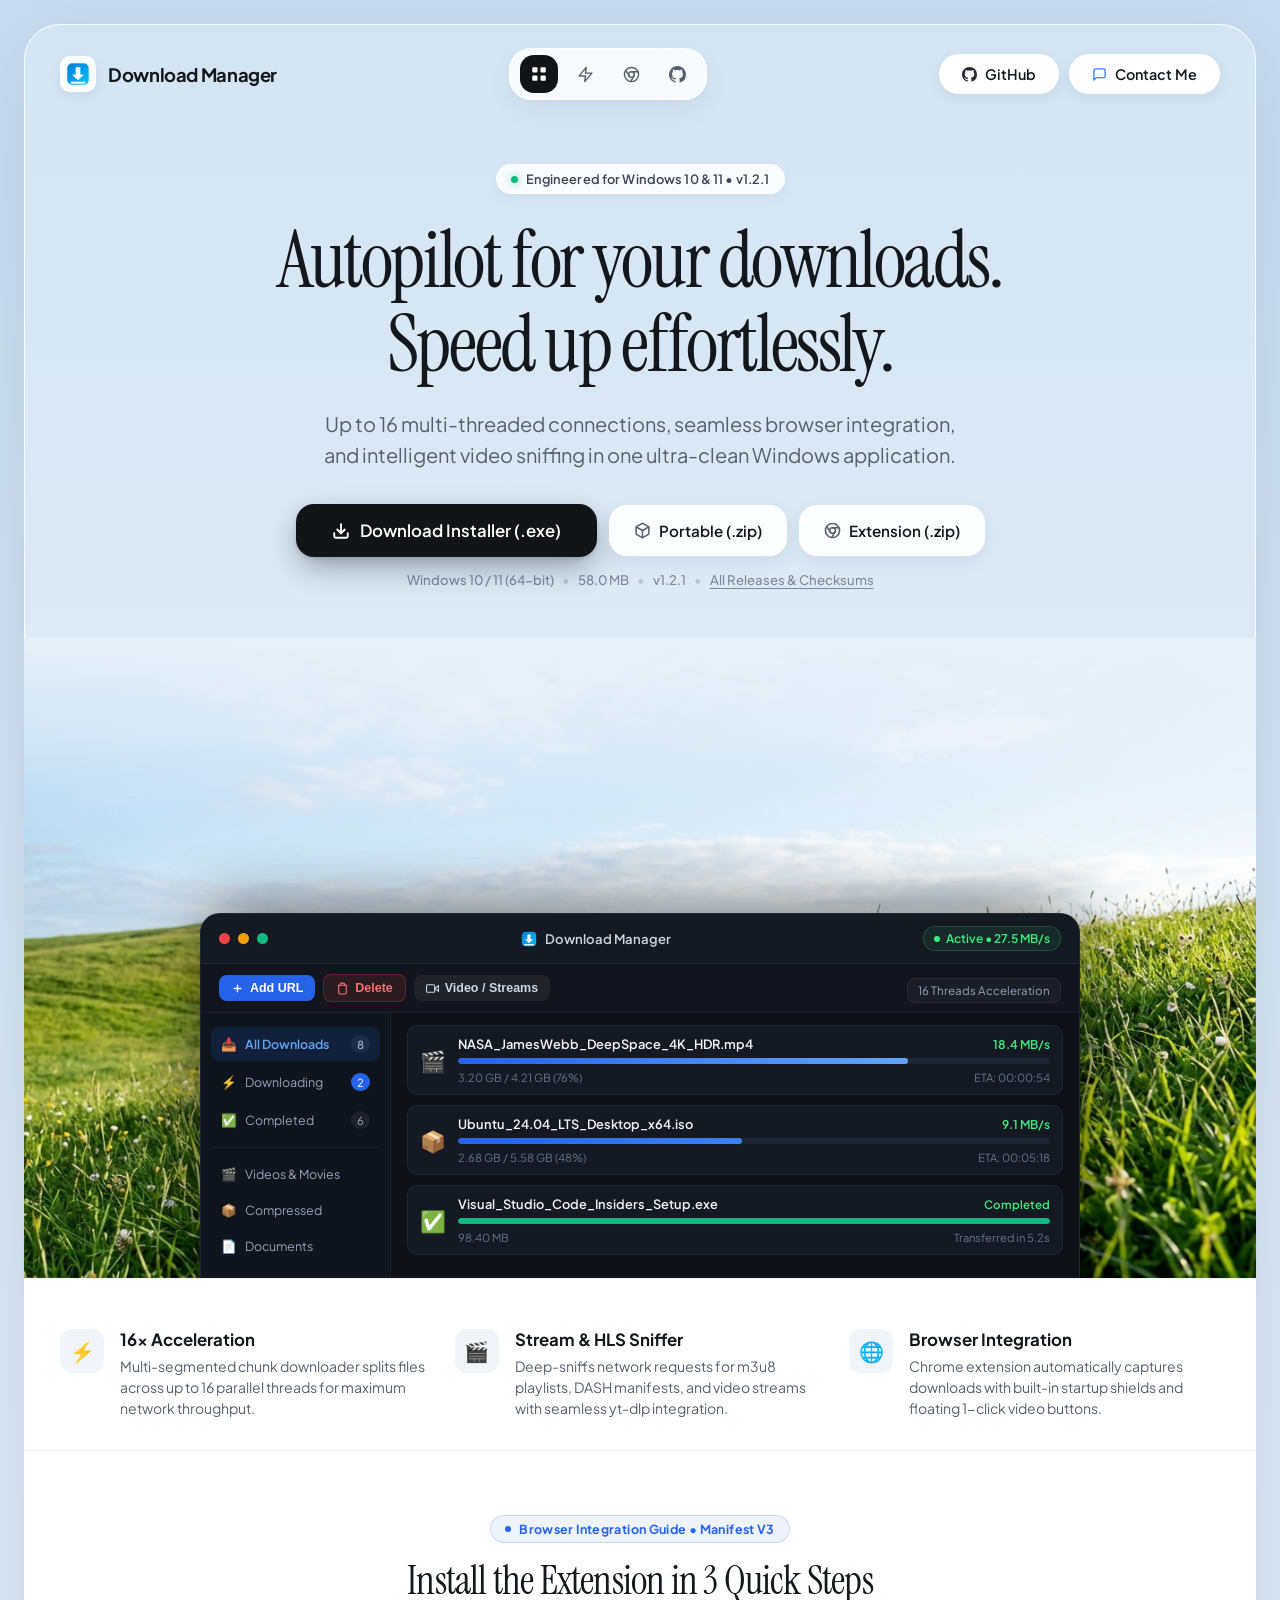
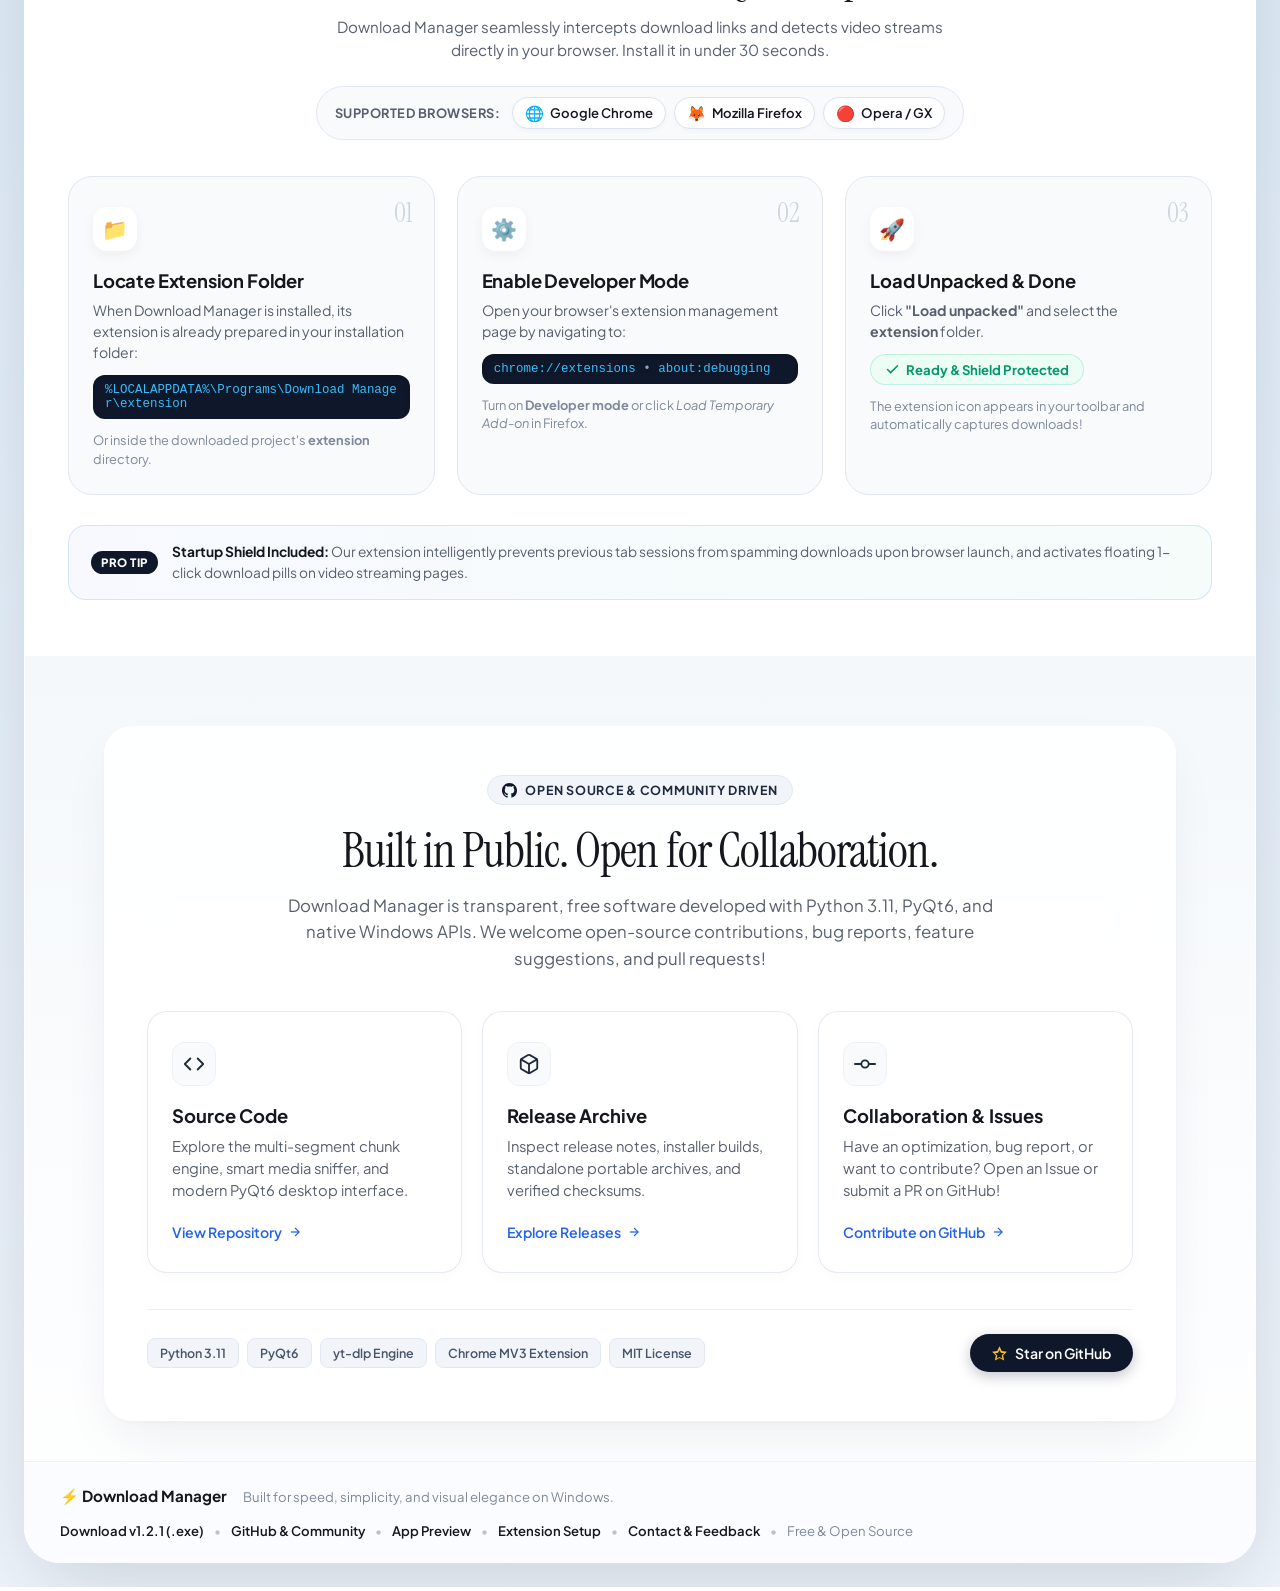
==== commit e72bdb26: "chore(release): bump version to 1.2.1 and update website download links" ====
--- a/website/index.html
+++ b/website/index.html
@@ -84,7 +84,7 @@
         <!-- Pill Badge -->
         <div class="hero-badge">
           <span class="badge-dot"></span>
-          <span class="badge-text" id="heroVersionBadge">Engineered for Windows 10 & 11 • v1.2.0</span>
+          <span class="badge-text" id="heroVersionBadge">Engineered for Windows 10 & 11 • v1.2.1</span>
         </div>
 
         <!-- Editorial Display Title -->
@@ -102,7 +102,7 @@
         <div class="cta-wrapper">
           <div class="cta-buttons-cluster">
             <!-- 1. Primary: Windows Installer (.exe) -->
-            <a href="https://github.com/sametburhan/download-manager/releases/latest/download/DownloadManagerSetup.exe" class="main-download-btn" id="mainDownloadBtn" title="Recommended setup for Windows 10 & 11">
+            <a href="https://github.com/sametburhan/download-manager/releases/latest/download/DownloadManagerSetup-v1.2.1.exe" class="main-download-btn" id="mainDownloadBtn" title="Recommended setup for Windows 10 & 11">
               <span class="btn-icon">
                 <svg width="18" height="18" viewBox="0 0 24 24" fill="none" stroke="currentColor" stroke-width="2.5" stroke-linecap="round" stroke-linejoin="round">
                   <path d="M21 15v4a2 2 0 0 1-2 2H5a2 2 0 0 1-2-2v-4" />
@@ -114,7 +114,7 @@
             </a>
 
             <!-- 2. Secondary: Portable Package (.zip) -->
-            <a href="https://github.com/sametburhan/download-manager/releases/latest/download/DownloadManager-Portable.zip" class="secondary-download-btn" id="portableDownloadBtn" title="Portable standalone archive — No installation required">
+            <a href="https://github.com/sametburhan/download-manager/releases/latest/download/DownloadManager-Portable-v1.2.1.zip" class="secondary-download-btn" id="portableDownloadBtn" title="Portable standalone archive — No installation required">
               <span class="sub-btn-icon">
                 <svg width="17" height="17" viewBox="0 0 24 24" fill="none" stroke="currentColor" stroke-width="2.2" stroke-linecap="round" stroke-linejoin="round">
                   <path d="M21 16V8a2 2 0 0 0-1-1.73l-7-4a2 2 0 0 0-2 0l-7 4A2 2 0 0 0 3 8v8a2 2 0 0 0 1 1.73l7 4a2 2 0 0 0 2 0l7-4A2 2 0 0 0 21 16z"/>
@@ -126,7 +126,7 @@
             </a>
 
             <!-- 3. Tertiary: Browser Extension Package (.zip) -->
-            <a href="https://github.com/sametburhan/download-manager/releases/latest/download/DownloadManager-Extension.zip" class="secondary-download-btn" id="extensionDownloadBtn" title="Browser extension folder package (ZIP)">
+            <a href="https://github.com/sametburhan/download-manager/releases/latest/download/DownloadManager-Extension-v1.2.1.zip" class="secondary-download-btn" id="extensionDownloadBtn" title="Browser extension folder package (ZIP)">
               <span class="sub-btn-icon">
                 <svg width="17" height="17" viewBox="0 0 24 24" fill="none" stroke="currentColor" stroke-width="2.2" stroke-linecap="round" stroke-linejoin="round">
                   <circle cx="12" cy="12" r="10"/>
@@ -145,7 +145,7 @@
             <span class="meta-sep">•</span>
             <span id="downloadMetaSize">58.0 MB</span>
             <span class="meta-sep">•</span>
-            <span id="downloadMetaVersion">v1.2.0</span>
+            <span id="downloadMetaVersion">v1.2.1</span>
             <span class="meta-sep">•</span>
             <a href="https://github.com/sametburhan/download-manager/releases" target="_blank" rel="noopener noreferrer" style="color: inherit; text-decoration: underline; text-underline-offset: 3px;">All Releases & Checksums</a>
           </div>
@@ -523,7 +523,7 @@
           <span class="footer-copy">Built for speed, simplicity, and visual elegance on Windows.</span>
         </div>
         <div class="footer-right">
-          <a href="https://github.com/sametburhan/download-manager/releases/latest/download/DownloadManagerSetup.exe" id="footerDownloadLink" class="footer-link">Download v1.2.0 (.exe)</a>
+          <a href="https://github.com/sametburhan/download-manager/releases/latest/download/DownloadManagerSetup-v1.2.1.exe" id="footerDownloadLink" class="footer-link">Download v1.2.1 (.exe)</a>
           <span class="footer-sep">•</span>
           <a href="#github-community" class="footer-link">GitHub & Community</a>
           <span class="footer-sep">•</span>
@@ -641,7 +641,7 @@
     <span class="toast-icon">🚀</span>
     <div class="toast-body">
       <strong>Download Starting...</strong>
-      <span id="toastDetails">DownloadManagerSetup.exe is downloading.</span>
+      <span id="toastDetails">DownloadManagerSetup-v1.2.1.exe is downloading.</span>
     </div>
   </div>
 
